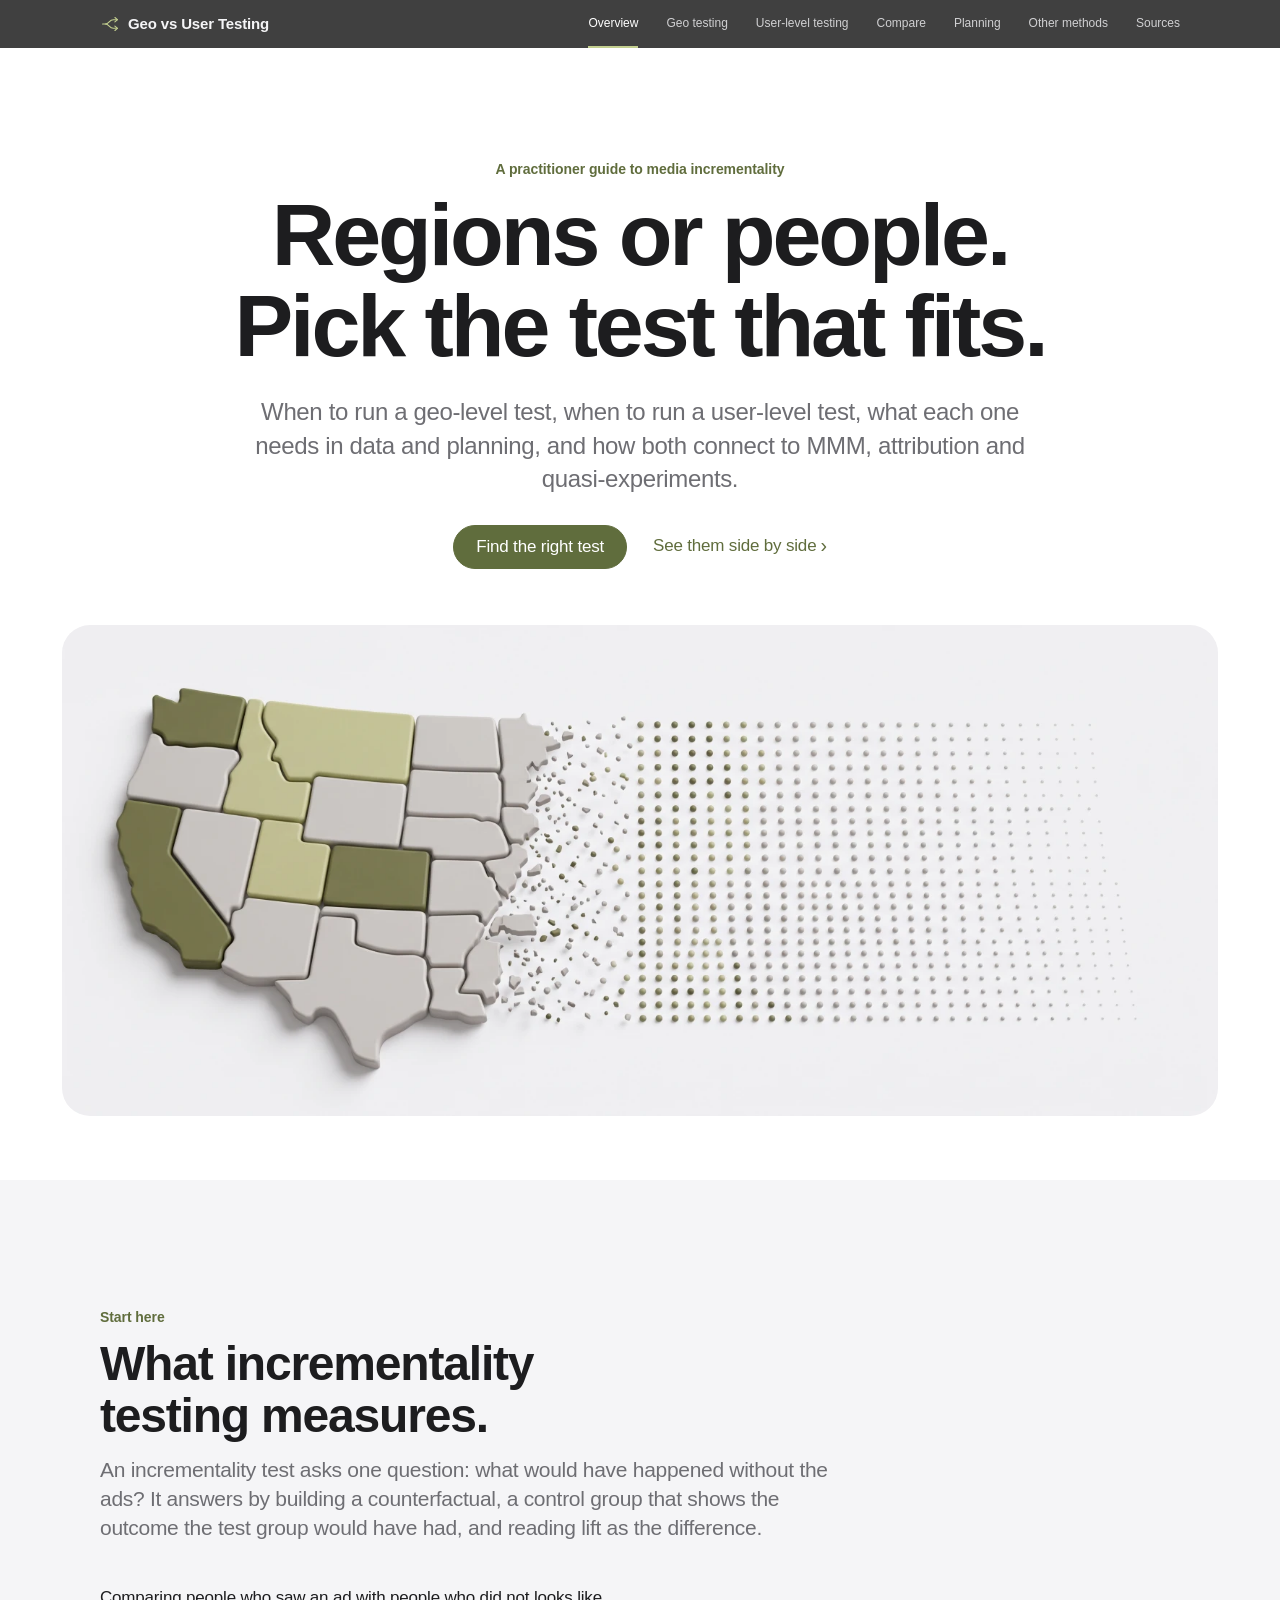
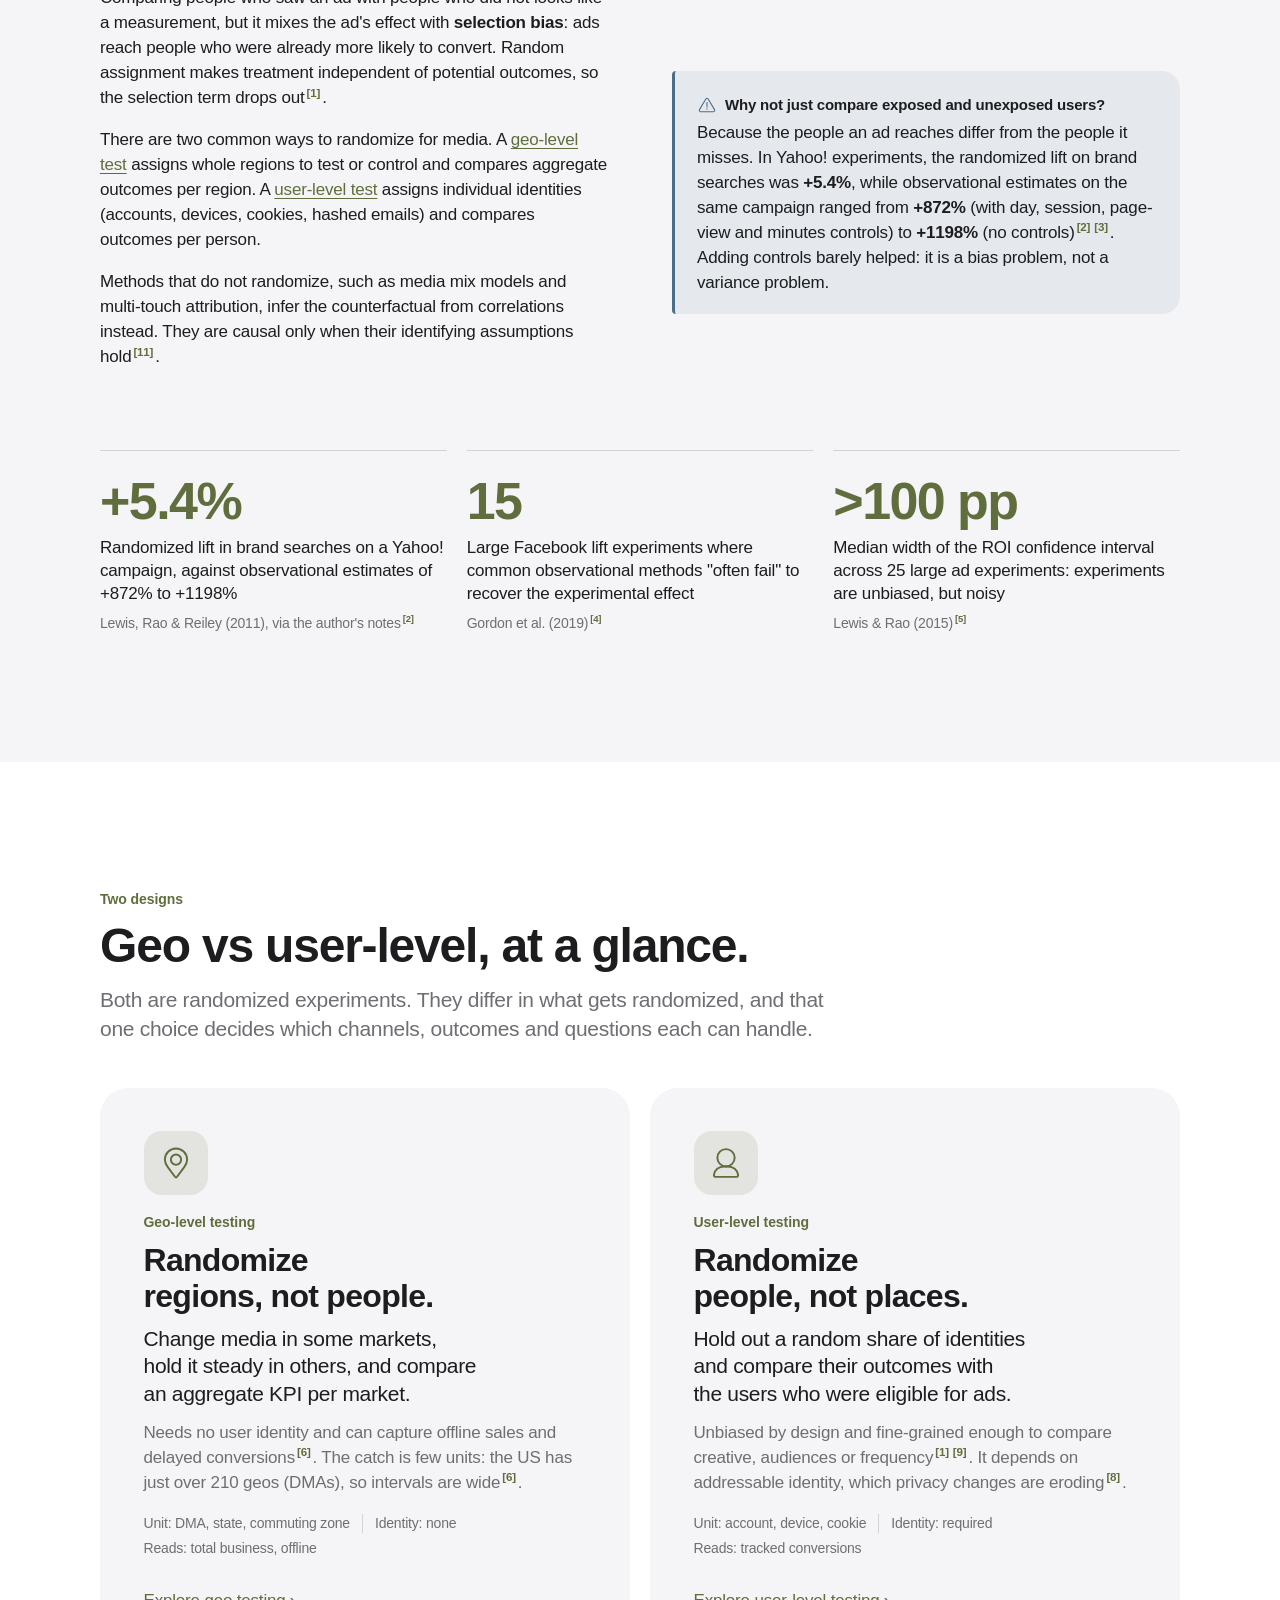
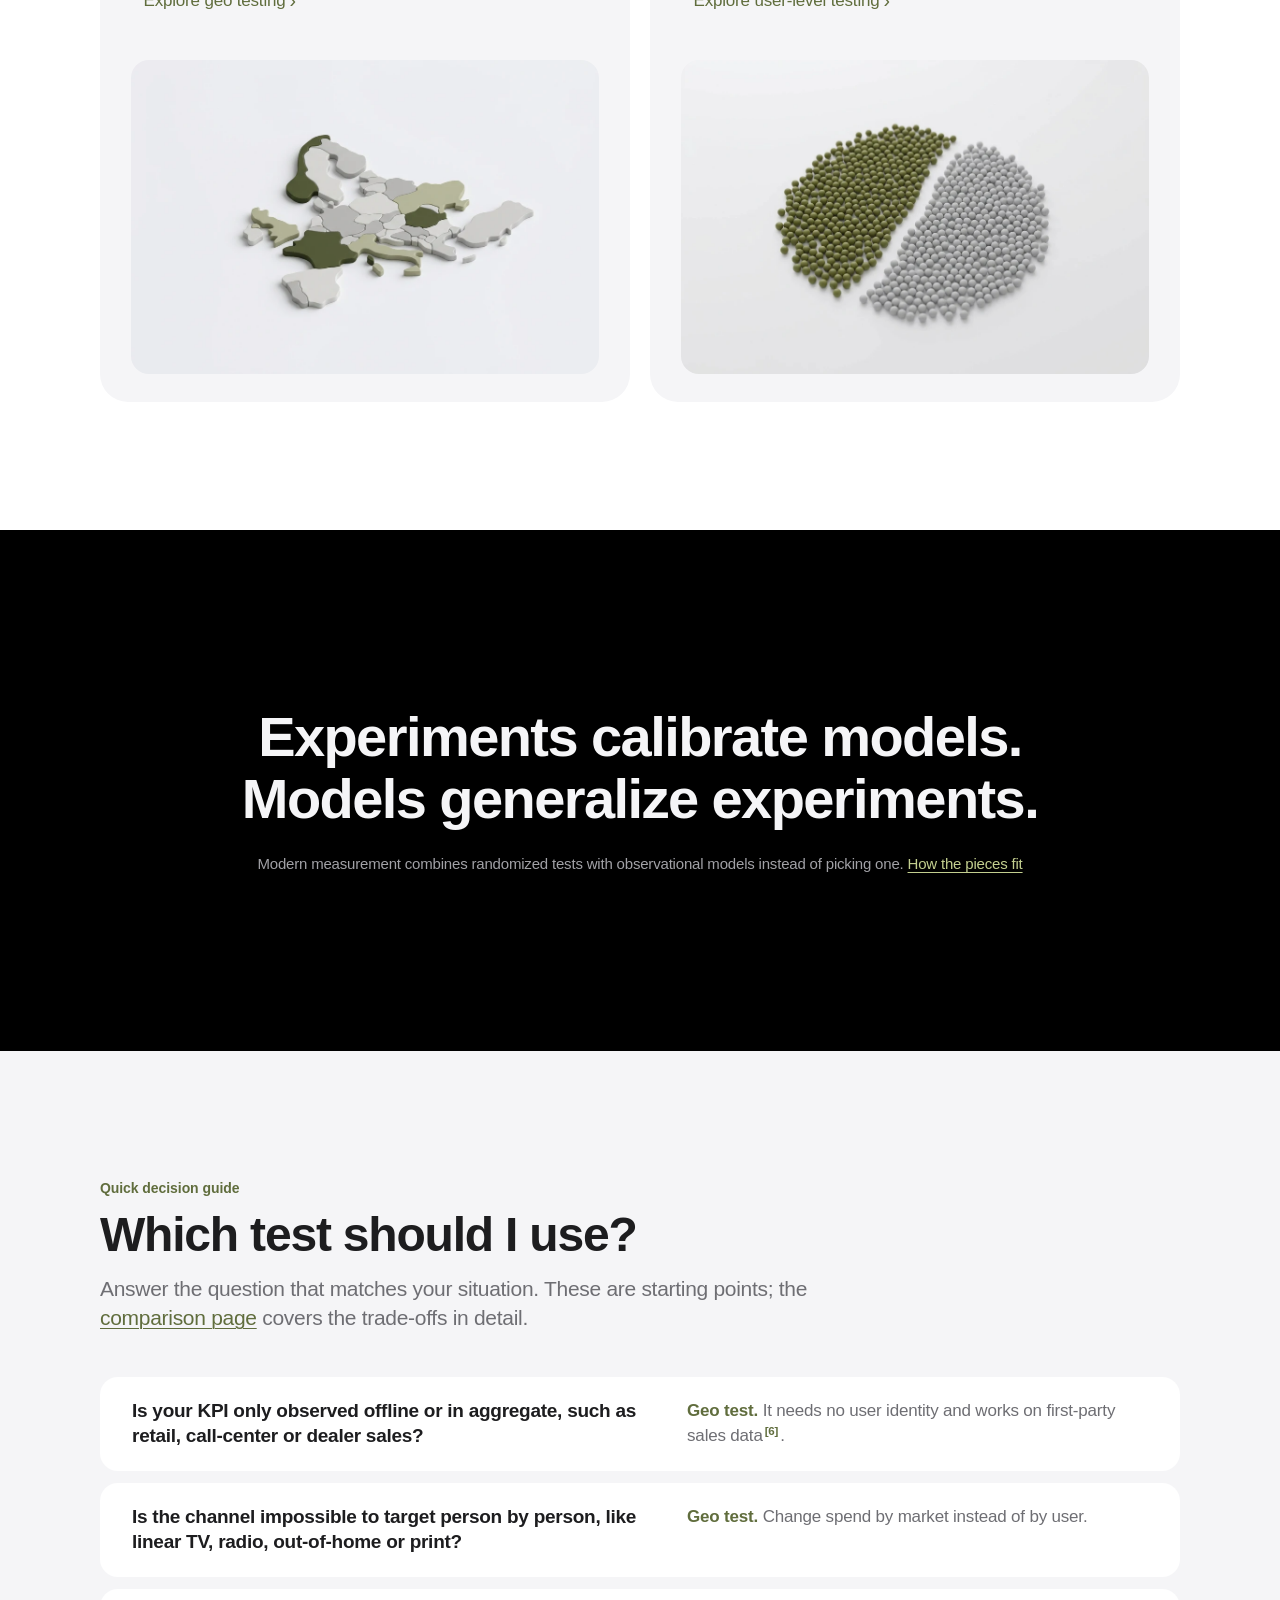
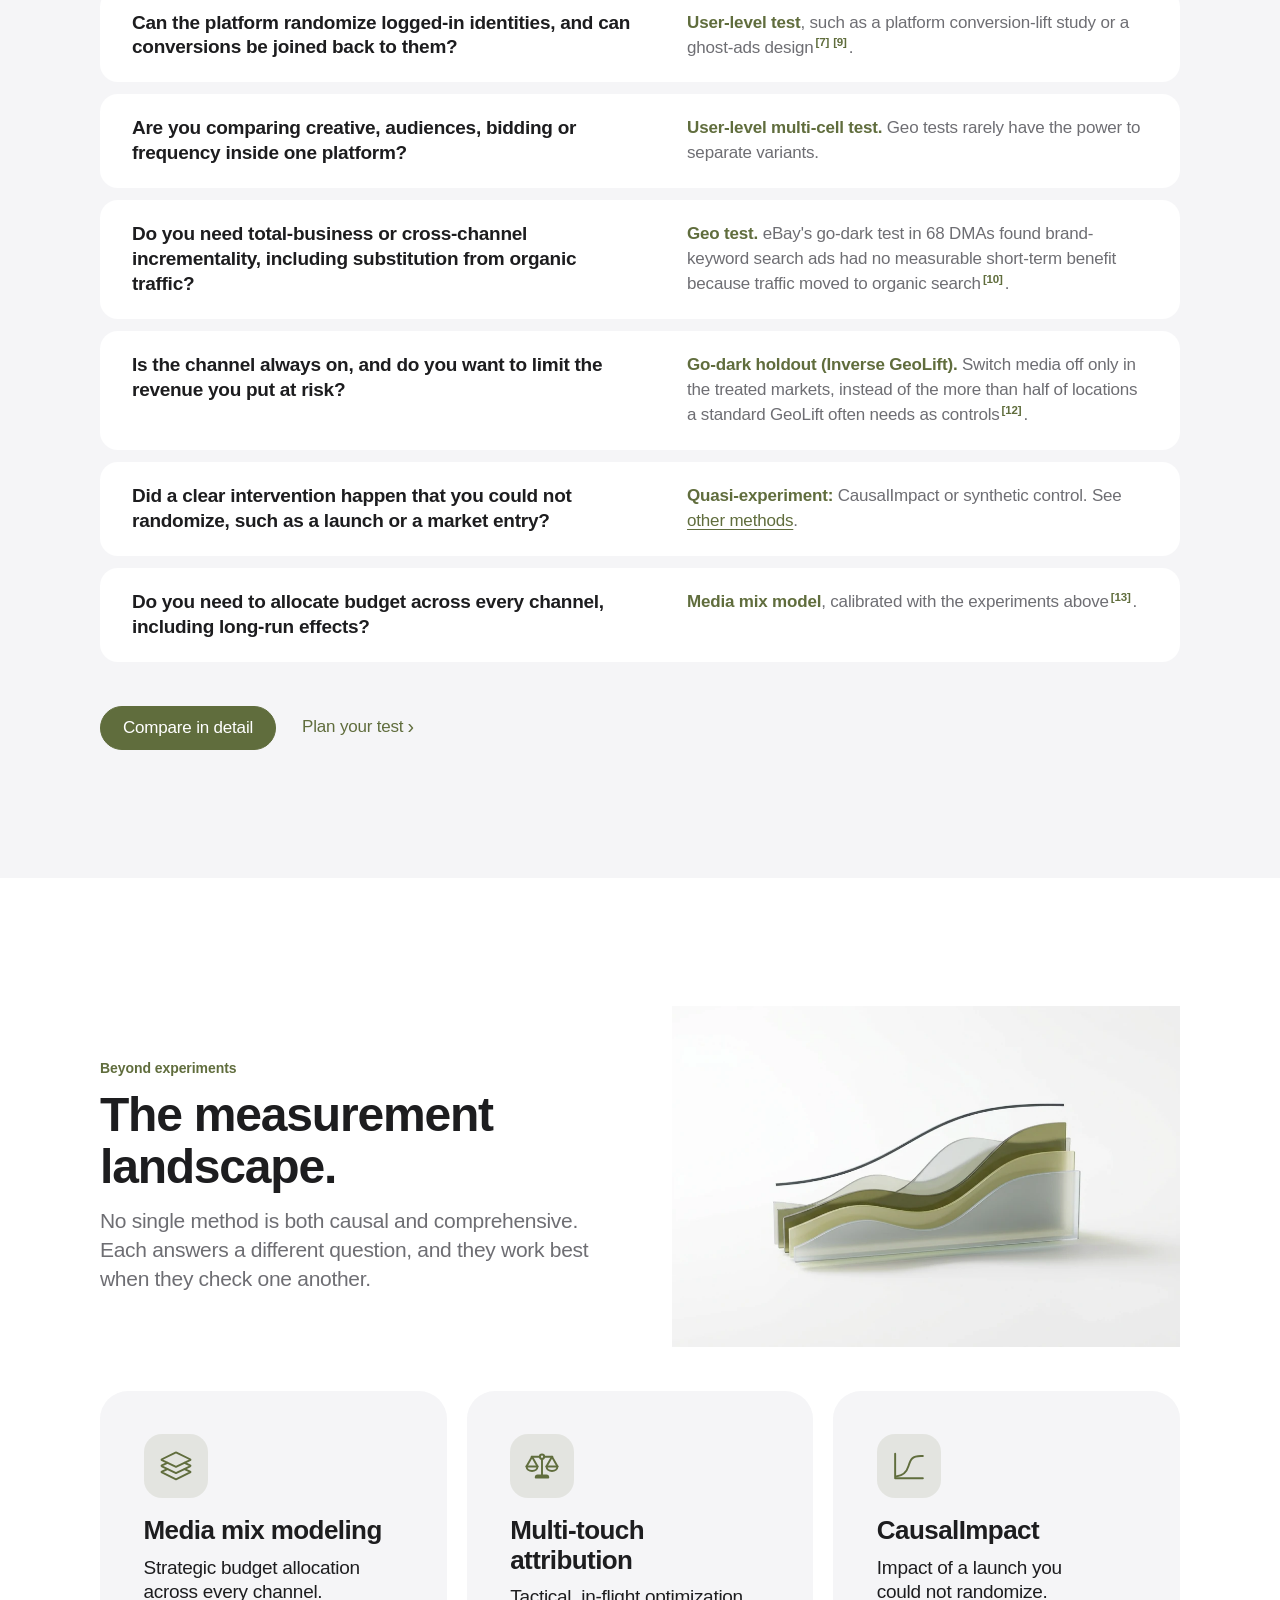
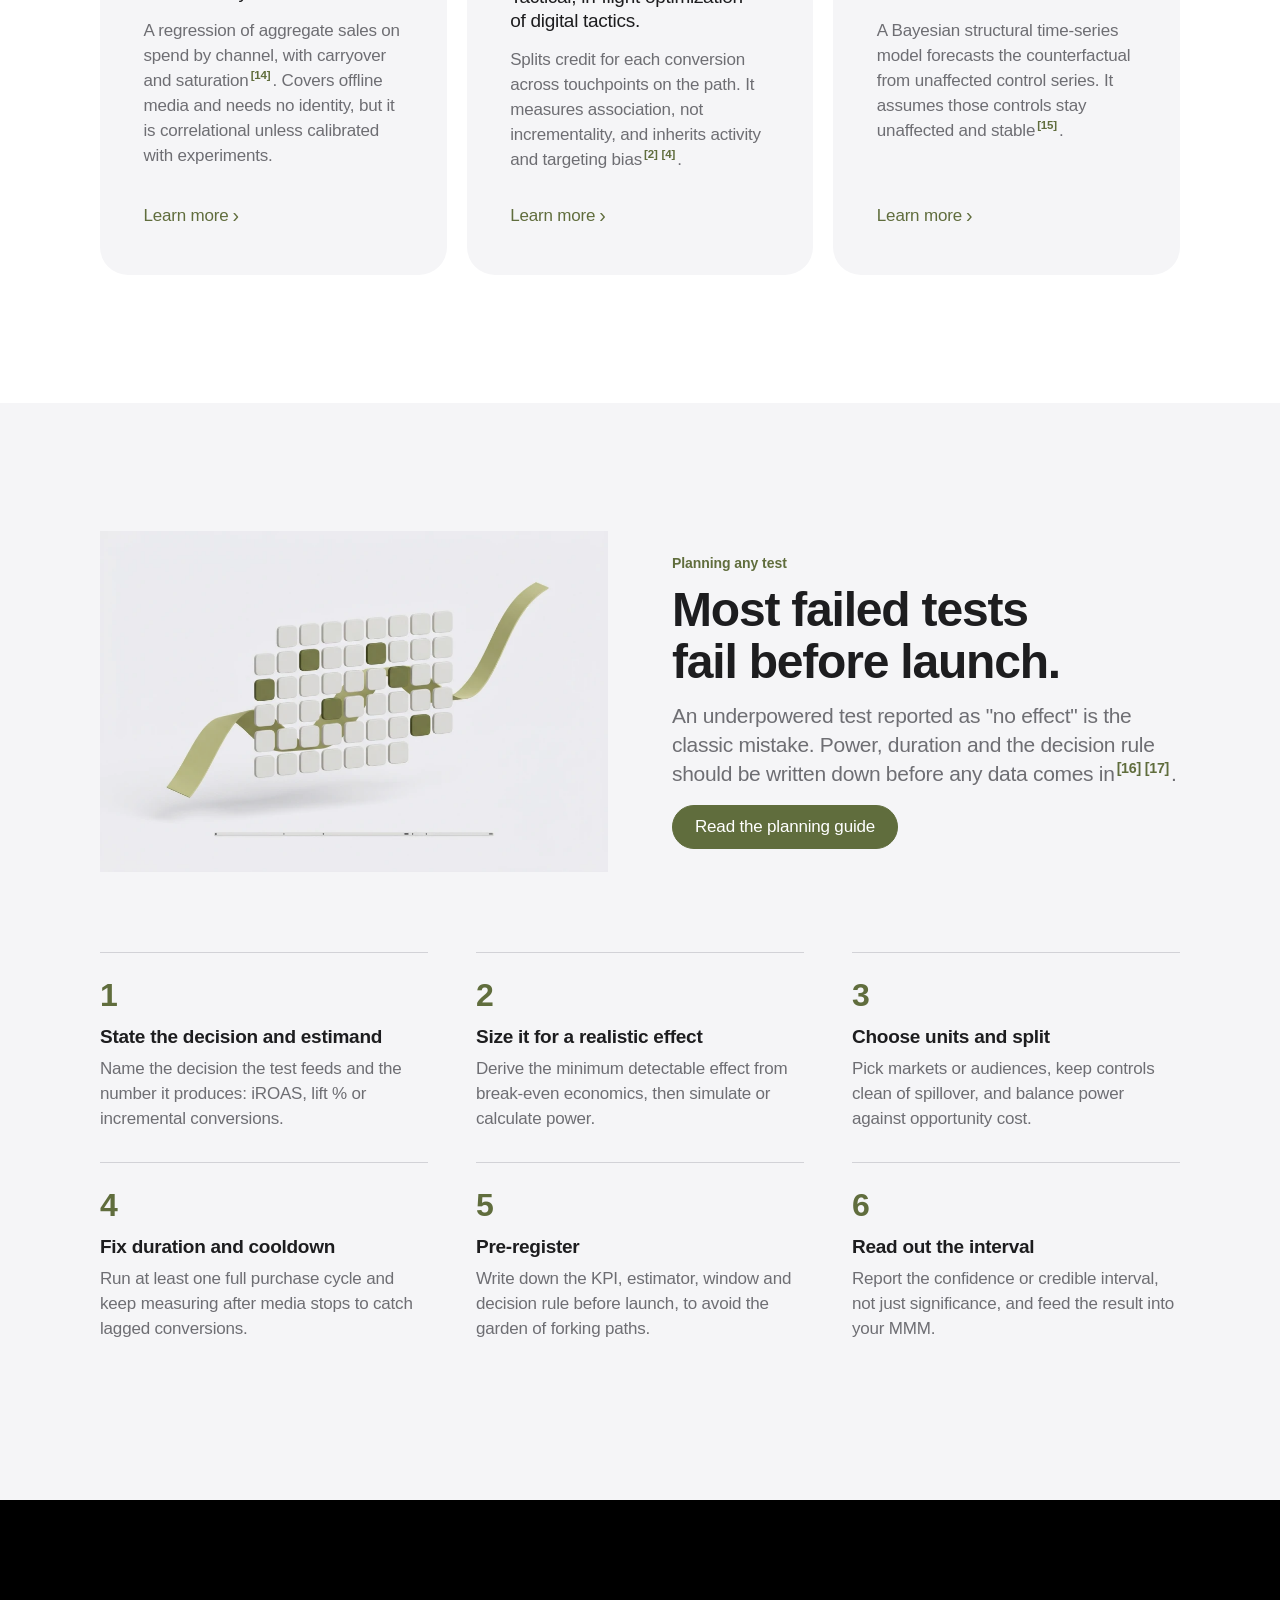
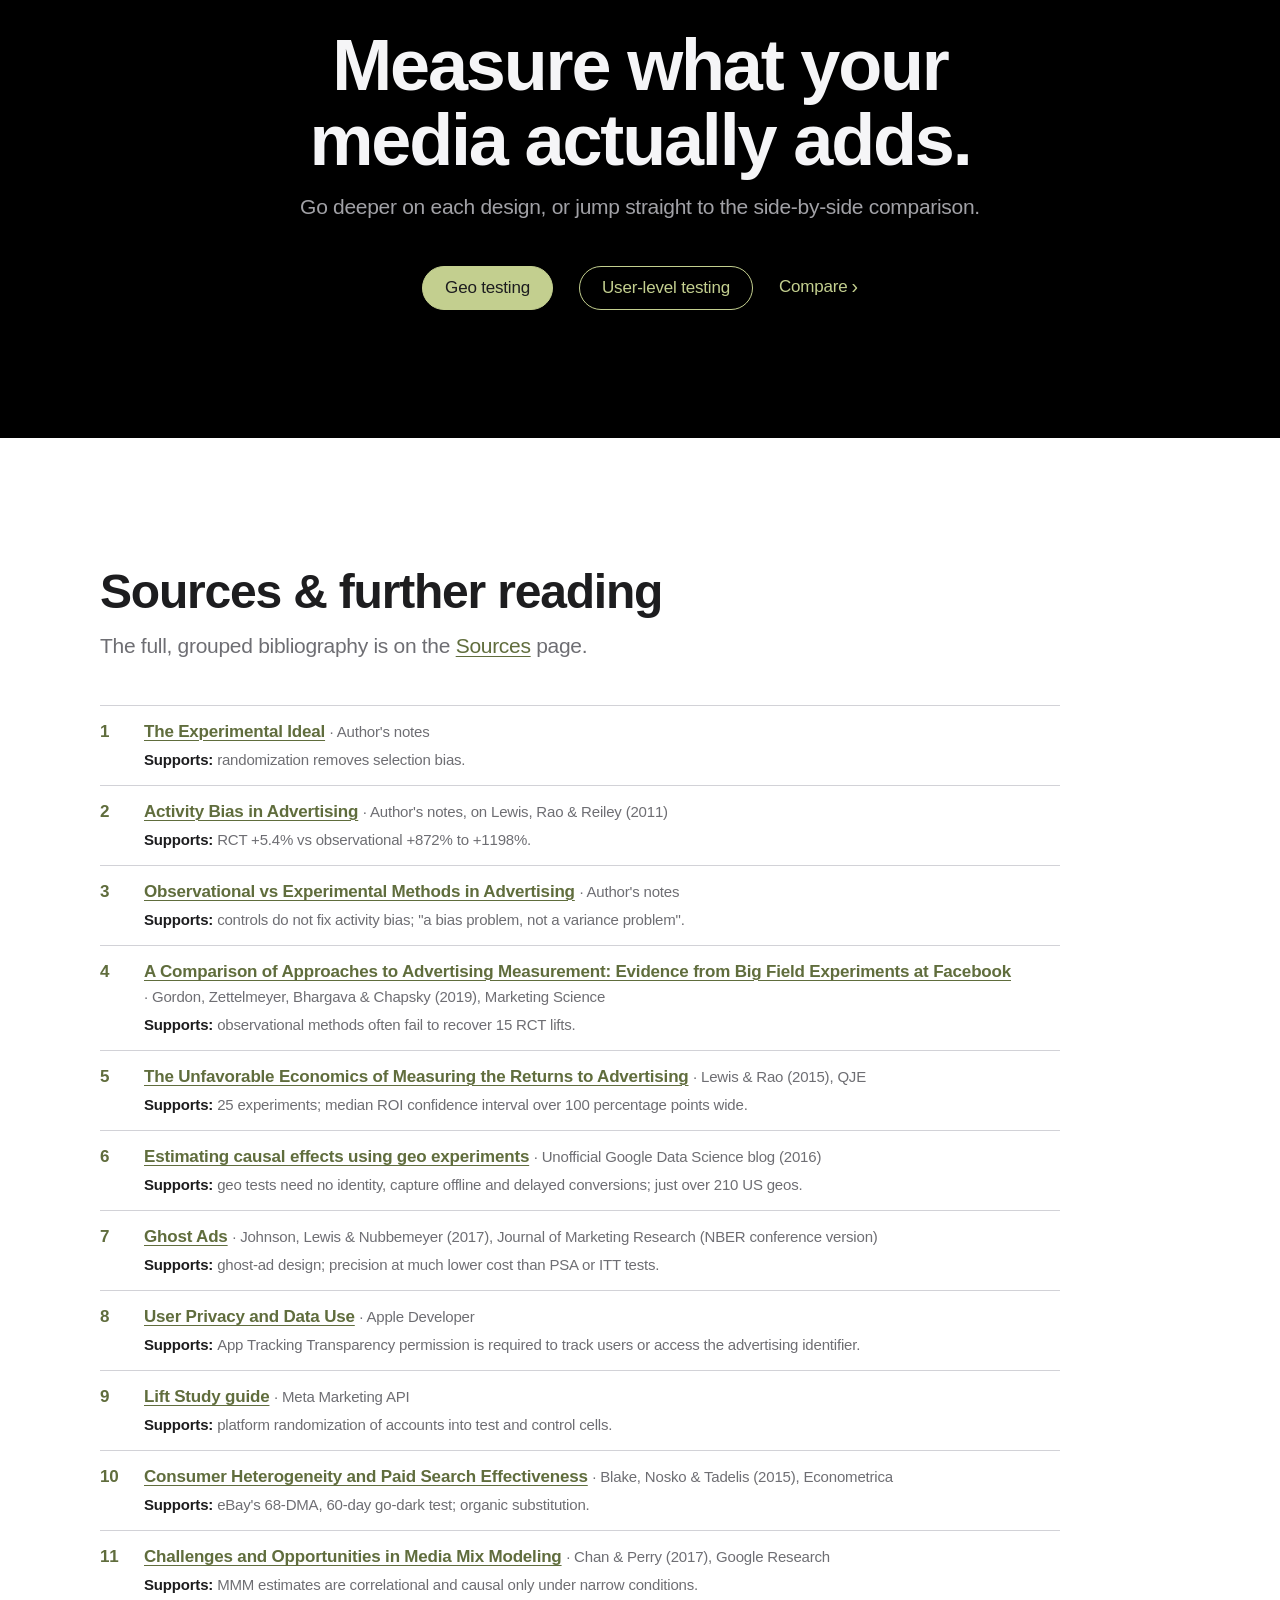
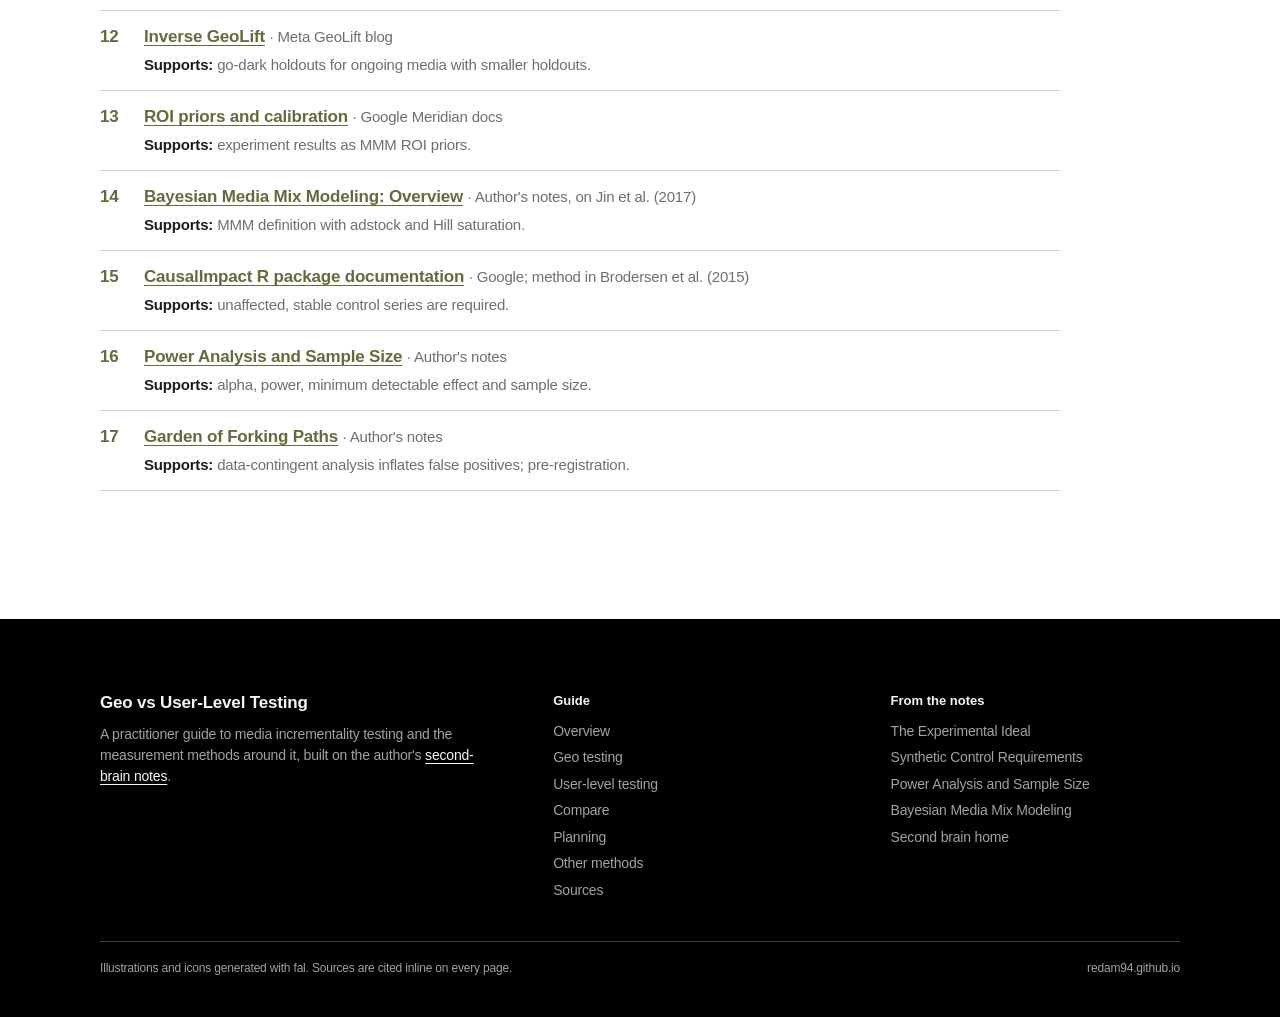
==== index.html @ 05aa4b73 "feat: add geo vs user-level testing guide site" ====
<!doctype html>
<html lang="en" class="no-js">
<head>
  <meta charset="utf-8">
  <meta name="viewport" content="width=device-width, initial-scale=1">
  <title>Geo-Level vs User-Level Testing: A Practitioner Guide</title>
  <meta name="description" content="A practitioner guide to media incrementality testing: when to use geo-level or user-level experiments, their pros and cons, data and planning requirements, and how they fit with MMM, attribution and CausalImpact.">
  <meta name="theme-color" content="#000000">
  <meta name="color-scheme" content="light">
  <meta property="og:type" content="website">
  <meta property="og:site_name" content="Geo vs User-Level Testing">
  <meta property="og:title" content="Geo-Level vs User-Level Testing">
  <meta property="og:description" content="When to randomize regions and when to randomize people: a practitioner guide to media incrementality testing and the measurement methods around it.">
  <meta property="og:url" content="https://redam94.github.io/geo-vs-user-level-testing/">
  <meta property="og:image" content="https://redam94.github.io/geo-vs-user-level-testing/assets/img/hero.webp">
  <meta property="og:image:alt" content="A minimal 3D map of U.S. regions, some highlighted olive as test markets, dissolving into a grid of individual dots representing people.">
  <meta name="twitter:card" content="summary_large_image">
  <link rel="icon" type="image/svg+xml" href="assets/icons/split.svg">
  <link rel="stylesheet" href="assets/css/site.css">
  <script src="assets/js/site.js"></script>
</head>
<body>
  <a class="skip-link" href="#main">Skip to content</a>

  <header class="nav">
    <div class="nav-inner">
      <a class="nav-brand" href="index.html"><span class="icon icon-split" aria-hidden="true"></span>Geo vs User Testing</a>
      <button class="nav-toggle" type="button" aria-expanded="false" aria-controls="nav-menu"><span class="nav-toggle-bars" aria-hidden="true"></span><span class="sr-only">Menu</span></button>
      <nav class="nav-menu" id="nav-menu" aria-label="Primary">
        <ul class="nav-links">
          <li><a href="index.html" aria-current="page">Overview</a></li>
          <li><a href="geo-testing.html">Geo testing</a></li>
          <li><a href="user-level-testing.html">User-level testing</a></li>
          <li><a href="compare.html">Compare</a></li>
          <li><a href="planning.html">Planning</a></li>
          <li><a href="other-methods.html">Other methods</a></li>
          <li><a href="sources.html">Sources</a></li>
        </ul>
      </nav>
    </div>
  </header>

  <main id="main">

    <!-- Hero -->
    <section class="hero on-light" aria-labelledby="hero-title">
      <div class="wrap">
        <p class="eyebrow">A practitioner guide to media incrementality</p>
        <h1 class="display" id="hero-title">Regions or people. Pick the test that fits.</h1>
        <p class="hero-lede">When to run a geo-level test, when to run a user-level test, what each one needs in data and planning, and how both connect to MMM, attribution and quasi-experiments.</p>
        <div class="actions">
          <a class="btn" href="#decide">Find the right test</a>
          <a class="link" href="compare.html">See them side by side</a>
        </div>
      </div>
      <div class="hero-media">
        <img src="assets/img/hero.webp" width="1600" height="679" alt="A minimal 3D map of U.S. regions, some highlighted olive as test markets, dissolving into a grid of individual dots representing people.">
      </div>
    </section>

    <!-- What incrementality testing is -->
    <section class="section on-mist" aria-labelledby="what">
      <div class="wrap">
        <div class="section-head">
          <p class="eyebrow">Start here</p>
          <h2 class="headline" id="what">What incrementality testing measures.</h2>
          <p class="lede">An incrementality test asks one question: what would have happened without the ads? It answers by building a counterfactual, a control group that shows the outcome the test group would have had, and reading lift as the difference.</p>
        </div>

        <div class="split mt-m">
          <div class="prose">
            <p>Comparing people who saw an ad with people who did not looks like a measurement, but it mixes the ad's effect with <strong>selection bias</strong>: ads reach people who were already more likely to convert. Random assignment makes treatment independent of potential outcomes, so the selection term drops out<sup class="cite"><a href="#ref-1">1</a></sup>.</p>
            <p>There are two common ways to randomize for media. A <a href="geo-testing.html">geo-level test</a> assigns whole regions to test or control and compares aggregate outcomes per region. A <a href="user-level-testing.html">user-level test</a> assigns individual identities (accounts, devices, cookies, hashed emails) and compares outcomes per person.</p>
            <p>Methods that do not randomize, such as media mix models and multi-touch attribution, infer the counterfactual from correlations instead. They are causal only when their identifying assumptions hold<sup class="cite"><a href="#ref-11">11</a></sup>.</p>
          </div>
          <div class="callout note">
            <p class="callout-title"><span class="icon icon-warning" aria-hidden="true"></span>Why not just compare exposed and unexposed users?</p>
            <p>Because the people an ad reaches differ from the people it misses. In Yahoo! experiments, the randomized lift on brand searches was <strong>+5.4%</strong>, while observational estimates on the same campaign ranged from <strong>+872%</strong> (with day, session, page-view and minutes controls) to <strong>+1198%</strong> (no controls)<sup class="cite"><a href="#ref-2">2</a></sup><sup class="cite"><a href="#ref-3">3</a></sup>. Adding controls barely helped: it is a bias problem, not a variance problem.</p>
          </div>
        </div>

        <ul class="stats mt-l">
          <li class="stat">
            <span class="stat-value">+5.4%</span>
            <span class="stat-label">Randomized lift in brand searches on a Yahoo! campaign, against observational estimates of +872% to +1198%</span>
            <span class="stat-note">Lewis, Rao &amp; Reiley (2011), via the author's notes<sup class="cite"><a href="#ref-2">2</a></sup></span>
          </li>
          <li class="stat">
            <span class="stat-value">15</span>
            <span class="stat-label">Large Facebook lift experiments where common observational methods "often fail" to recover the experimental effect</span>
            <span class="stat-note">Gordon et al. (2019)<sup class="cite"><a href="#ref-4">4</a></sup></span>
          </li>
          <li class="stat">
            <span class="stat-value">&gt;100 pp</span>
            <span class="stat-label">Median width of the ROI confidence interval across 25 large ad experiments: experiments are unbiased, but noisy</span>
            <span class="stat-note">Lewis &amp; Rao (2015)<sup class="cite"><a href="#ref-5">5</a></sup></span>
          </li>
        </ul>
      </div>
    </section>

    <!-- At a glance -->
    <section class="section on-light" aria-labelledby="glance">
      <div class="wrap">
        <div class="section-head">
          <p class="eyebrow">Two designs</p>
          <h2 class="headline" id="glance">Geo vs user-level, at a glance.</h2>
          <p class="lede">Both are randomized experiments. They differ in what gets randomized, and that one choice decides which channels, outcomes and questions each can handle.</p>
        </div>

        <div class="tiles mt-m">
          <article class="tile on-mist reveal">
            <div class="tile-copy">
              <span class="icon-badge tile-icon"><span class="icon icon-geo-pin" aria-hidden="true"></span></span>
              <p class="eyebrow">Geo-level testing</p>
              <h3 class="tile-title"><a class="tile-link" href="geo-testing.html">Randomize regions, not people.</a></h3>
              <p class="tile-tag">Change media in some markets, hold it steady in others, and compare an aggregate KPI per market.</p>
              <p class="tile-desc">Needs no user identity and can capture offline sales and delayed conversions<sup class="cite"><a href="#ref-6">6</a></sup>. The catch is few units: the US has just over 210 geos (DMAs), so intervals are wide<sup class="cite"><a href="#ref-6">6</a></sup>.</p>
              <div class="meta">
                <span>Unit: DMA, state, commuting zone</span>
                <span>Identity: none</span>
                <span>Reads: total business, offline</span>
              </div>
              <div class="actions"><span class="link" aria-hidden="true">Explore geo testing</span></div>
            </div>
            <div class="tile-media">
              <img src="assets/img/geo.webp" width="1000" height="671" loading="lazy" alt="Isometric puzzle-like map of regions, with several regions highlighted in olive as test markets and the rest in light gray as controls.">
            </div>
          </article>

          <article class="tile on-mist reveal">
            <div class="tile-copy">
              <span class="icon-badge tile-icon"><span class="icon icon-user" aria-hidden="true"></span></span>
              <p class="eyebrow">User-level testing</p>
              <h3 class="tile-title"><a class="tile-link" href="user-level-testing.html">Randomize people, not places.</a></h3>
              <p class="tile-tag">Hold out a random share of identities and compare their outcomes with the users who were eligible for ads.</p>
              <p class="tile-desc">Unbiased by design and fine-grained enough to compare creative, audiences or frequency<sup class="cite"><a href="#ref-1">1</a></sup><sup class="cite"><a href="#ref-9">9</a></sup>. It depends on addressable identity, which privacy changes are eroding<sup class="cite"><a href="#ref-8">8</a></sup>.</p>
              <div class="meta">
                <span>Unit: account, device, cookie</span>
                <span>Identity: required</span>
                <span>Reads: tracked conversions</span>
              </div>
              <div class="actions"><span class="link" aria-hidden="true">Explore user-level testing</span></div>
            </div>
            <div class="tile-media">
              <img src="assets/img/user.webp" width="1000" height="671" loading="lazy" alt="A population of small spheres split by a clean gap into an olive treatment group and a gray holdout group.">
            </div>
          </article>
        </div>
      </div>
    </section>

    <!-- Statement -->
    <section class="statement on-dark" aria-label="Key idea">
      <div class="wrap">
        <figure>
          <blockquote>Experiments calibrate models. Models generalize experiments.</blockquote>
          <figcaption>Modern measurement combines randomized tests with observational models instead of picking one. <a href="other-methods.html">How the pieces fit</a></figcaption>
        </figure>
      </div>
    </section>

    <!-- Decision guide -->
    <section class="section on-mist" aria-labelledby="decide">
      <div class="wrap">
        <div class="section-head">
          <p class="eyebrow">Quick decision guide</p>
          <h2 class="headline" id="decide">Which test should I use?</h2>
          <p class="lede">Answer the question that matches your situation. These are starting points; the <a href="compare.html">comparison page</a> covers the trade-offs in detail.</p>
        </div>

        <ol class="decision mt-m">
          <li>
            <p class="decision-q">Is your KPI only observed offline or in aggregate, such as retail, call-center or dealer sales?</p>
            <p class="decision-a"><strong>Geo test.</strong> It needs no user identity and works on first-party sales data<sup class="cite"><a href="#ref-6">6</a></sup>.</p>
          </li>
          <li>
            <p class="decision-q">Is the channel impossible to target person by person, like linear TV, radio, out-of-home or print?</p>
            <p class="decision-a"><strong>Geo test.</strong> Change spend by market instead of by user.</p>
          </li>
          <li>
            <p class="decision-q">Can the platform randomize logged-in identities, and can conversions be joined back to them?</p>
            <p class="decision-a"><strong>User-level test</strong>, such as a platform conversion-lift study or a ghost-ads design<sup class="cite"><a href="#ref-7">7</a></sup><sup class="cite"><a href="#ref-9">9</a></sup>.</p>
          </li>
          <li>
            <p class="decision-q">Are you comparing creative, audiences, bidding or frequency inside one platform?</p>
            <p class="decision-a"><strong>User-level multi-cell test.</strong> Geo tests rarely have the power to separate variants.</p>
          </li>
          <li>
            <p class="decision-q">Do you need total-business or cross-channel incrementality, including substitution from organic traffic?</p>
            <p class="decision-a"><strong>Geo test.</strong> eBay's go-dark test in 68 DMAs found brand-keyword search ads had no measurable short-term benefit because traffic moved to organic search<sup class="cite"><a href="#ref-10">10</a></sup>.</p>
          </li>
          <li>
            <p class="decision-q">Is the channel always on, and do you want to limit the revenue you put at risk?</p>
            <p class="decision-a"><strong>Go-dark holdout (Inverse GeoLift).</strong> Switch media off only in the treated markets, instead of the more than half of locations a standard GeoLift often needs as controls<sup class="cite"><a href="#ref-12">12</a></sup>.</p>
          </li>
          <li>
            <p class="decision-q">Did a clear intervention happen that you could not randomize, such as a launch or a market entry?</p>
            <p class="decision-a"><strong>Quasi-experiment:</strong> CausalImpact or synthetic control. See <a href="other-methods.html">other methods</a>.</p>
          </li>
          <li>
            <p class="decision-q">Do you need to allocate budget across every channel, including long-run effects?</p>
            <p class="decision-a"><strong>Media mix model</strong>, calibrated with the experiments above<sup class="cite"><a href="#ref-13">13</a></sup>.</p>
          </li>
        </ol>

        <div class="actions mt-m">
          <a class="btn" href="compare.html">Compare in detail</a>
          <a class="link" href="planning.html">Plan your test</a>
        </div>
      </div>
    </section>

    <!-- Measurement landscape -->
    <section class="section on-light" aria-labelledby="landscape">
      <div class="wrap">
        <div class="split">
          <div class="section-head">
            <p class="eyebrow">Beyond experiments</p>
            <h2 class="headline" id="landscape">The measurement landscape.</h2>
            <p class="lede">No single method is both causal and comprehensive. Each answers a different question, and they work best when they check one another.</p>
          </div>
          <figure class="figure">
            <div class="figure-media plain">
              <img src="assets/img/methods.webp" width="1000" height="671" loading="lazy" alt="Layered translucent bands like a stacked area chart beneath a dark saturation curve that rises and levels off.">
            </div>
          </figure>
        </div>

        <div class="tiles tiles-3 mt-m">
          <article class="tile on-mist reveal">
            <div class="tile-copy">
              <span class="icon-badge tile-icon"><span class="icon icon-layers" aria-hidden="true"></span></span>
              <h3 class="tile-title"><a class="tile-link" href="other-methods.html#mmm">Media mix modeling</a></h3>
              <p class="tile-tag">Strategic budget allocation across every channel.</p>
              <p class="tile-desc">A regression of aggregate sales on spend by channel, with carryover and saturation<sup class="cite"><a href="#ref-14">14</a></sup>. Covers offline media and needs no identity, but it is correlational unless calibrated with experiments.</p>
              <div class="actions"><span class="link" aria-hidden="true">Learn more</span></div>
            </div>
          </article>
          <article class="tile on-mist reveal">
            <div class="tile-copy">
              <span class="icon-badge tile-icon"><span class="icon icon-scale" aria-hidden="true"></span></span>
              <h3 class="tile-title"><a class="tile-link" href="other-methods.html#mta">Multi-touch attribution</a></h3>
              <p class="tile-tag">Tactical, in-flight optimization of digital tactics.</p>
              <p class="tile-desc">Splits credit for each conversion across touchpoints on the path. It measures association, not incrementality, and inherits activity and targeting bias<sup class="cite"><a href="#ref-2">2</a></sup><sup class="cite"><a href="#ref-4">4</a></sup>.</p>
              <div class="actions"><span class="link" aria-hidden="true">Learn more</span></div>
            </div>
          </article>
          <article class="tile on-mist reveal">
            <div class="tile-copy">
              <span class="icon-badge tile-icon"><span class="icon icon-power-curve" aria-hidden="true"></span></span>
              <h3 class="tile-title"><a class="tile-link" href="other-methods.html#causalimpact">CausalImpact</a></h3>
              <p class="tile-tag">Impact of a launch you could not randomize.</p>
              <p class="tile-desc">A Bayesian structural time-series model forecasts the counterfactual from unaffected control series. It assumes those controls stay unaffected and stable<sup class="cite"><a href="#ref-15">15</a></sup>.</p>
              <div class="actions"><span class="link" aria-hidden="true">Learn more</span></div>
            </div>
          </article>
        </div>
      </div>
    </section>

    <!-- Planning teaser -->
    <section class="section on-mist" aria-labelledby="plan">
      <div class="wrap">
        <div class="split reverse">
          <div class="section-head">
            <p class="eyebrow">Planning any test</p>
            <h2 class="headline" id="plan">Most failed tests fail before launch.</h2>
            <p class="lede">An underpowered test reported as "no effect" is the classic mistake. Power, duration and the decision rule should be written down before any data comes in<sup class="cite"><a href="#ref-16">16</a></sup><sup class="cite"><a href="#ref-17">17</a></sup>.</p>
            <div class="actions mt-s">
              <a class="btn" href="planning.html">Read the planning guide</a>
            </div>
          </div>
          <figure class="figure">
            <div class="figure-media plain">
              <img src="assets/img/planning.webp" width="1000" height="671" loading="lazy" alt="A floating calendar grid with a few olive-highlighted days, an S-shaped power curve ribbon behind it, and a thin timeline below.">
            </div>
          </figure>
        </div>

        <ol class="steps mt-l">
          <li>
            <h3>State the decision and estimand</h3>
            <p>Name the decision the test feeds and the number it produces: iROAS, lift % or incremental conversions.</p>
          </li>
          <li>
            <h3>Size it for a realistic effect</h3>
            <p>Derive the minimum detectable effect from break-even economics, then simulate or calculate power.</p>
          </li>
          <li>
            <h3>Choose units and split</h3>
            <p>Pick markets or audiences, keep controls clean of spillover, and balance power against opportunity cost.</p>
          </li>
          <li>
            <h3>Fix duration and cooldown</h3>
            <p>Run at least one full purchase cycle and keep measuring after media stops to catch lagged conversions.</p>
          </li>
          <li>
            <h3>Pre-register</h3>
            <p>Write down the KPI, estimator, window and decision rule before launch, to avoid the garden of forking paths.</p>
          </li>
          <li>
            <h3>Read out the interval</h3>
            <p>Report the confidence or credible interval, not just significance, and feed the result into your MMM.</p>
          </li>
        </ol>
      </div>
    </section>

    <!-- CTA -->
    <section class="section on-dark center" aria-labelledby="cta">
      <div class="wrap wrap-narrow">
        <h2 class="headline-xl" id="cta">Measure what your media actually adds.</h2>
        <p class="lede">Go deeper on each design, or jump straight to the side-by-side comparison.</p>
        <div class="actions mt-m">
          <a class="btn" href="geo-testing.html">Geo testing</a>
          <a class="btn btn-ghost" href="user-level-testing.html">User-level testing</a>
          <a class="link" href="compare.html">Compare</a>
        </div>
      </div>
    </section>

    <!-- Sources -->
    <section class="section on-light" aria-labelledby="sources">
      <div class="wrap">
        <div class="section-head">
          <h2 class="headline" id="sources">Sources &amp; further reading</h2>
          <p class="lede">The full, grouped bibliography is on the <a href="sources.html">Sources</a> page.</p>
        </div>
        <ol class="refs mt-m">
          <li id="ref-1"><a class="ref-title" href="https://redam94.github.io/second-brain/Research/Econometrics/Foundations/The-Experimental-Ideal">The Experimental Ideal</a> <span class="ref-meta">Author's notes</span><span class="ref-supports">randomization removes selection bias.</span></li>
          <li id="ref-2"><a class="ref-title" href="https://redam94.github.io/second-brain/Research/Research-Methodology/Activity-Bias-in-Advertising">Activity Bias in Advertising</a> <span class="ref-meta">Author's notes, on Lewis, Rao &amp; Reiley (2011)</span><span class="ref-supports">RCT +5.4% vs observational +872% to +1198%.</span></li>
          <li id="ref-3"><a class="ref-title" href="https://redam94.github.io/second-brain/Research/Research-Methodology/Observational-vs-Experimental-Methods-in-Advertising">Observational vs Experimental Methods in Advertising</a> <span class="ref-meta">Author's notes</span><span class="ref-supports">controls do not fix activity bias; "a bias problem, not a variance problem".</span></li>
          <li id="ref-4"><a class="ref-title" href="https://doi.org/10.1287/mksc.2018.1135">A Comparison of Approaches to Advertising Measurement: Evidence from Big Field Experiments at Facebook</a> <span class="ref-meta">Gordon, Zettelmeyer, Bhargava &amp; Chapsky (2019), Marketing Science</span><span class="ref-supports">observational methods often fail to recover 15 RCT lifts.</span></li>
          <li id="ref-5"><a class="ref-title" href="https://doi.org/10.1093/qje/qjv023">The Unfavorable Economics of Measuring the Returns to Advertising</a> <span class="ref-meta">Lewis &amp; Rao (2015), QJE</span><span class="ref-supports">25 experiments; median ROI confidence interval over 100 percentage points wide.</span></li>
          <li id="ref-6"><a class="ref-title" href="https://www.unofficialgoogledatascience.com/2016/06/estimating-causal-effects-using-geo.html">Estimating causal effects using geo experiments</a> <span class="ref-meta">Unofficial Google Data Science blog (2016)</span><span class="ref-supports">geo tests need no identity, capture offline and delayed conversions; just over 210 US geos.</span></li>
          <li id="ref-7"><a class="ref-title" href="https://conference.nber.org/conf_papers/f84173.pdf">Ghost Ads</a> <span class="ref-meta">Johnson, Lewis &amp; Nubbemeyer (2017), Journal of Marketing Research (NBER conference version)</span><span class="ref-supports">ghost-ad design; precision at much lower cost than PSA or ITT tests.</span></li>
          <li id="ref-8"><a class="ref-title" href="https://developer.apple.com/app-store/user-privacy-and-data-use/">User Privacy and Data Use</a> <span class="ref-meta">Apple Developer</span><span class="ref-supports">App Tracking Transparency permission is required to track users or access the advertising identifier.</span></li>
          <li id="ref-9"><a class="ref-title" href="https://developers.facebook.com/docs/marketing-api/guides/lift-studies">Lift Study guide</a> <span class="ref-meta">Meta Marketing API</span><span class="ref-supports">platform randomization of accounts into test and control cells.</span></li>
          <li id="ref-10"><a class="ref-title" href="https://doi.org/10.3982/ECTA12423">Consumer Heterogeneity and Paid Search Effectiveness</a> <span class="ref-meta">Blake, Nosko &amp; Tadelis (2015), Econometrica</span><span class="ref-supports">eBay's 68-DMA, 60-day go-dark test; organic substitution.</span></li>
          <li id="ref-11"><a class="ref-title" href="https://research.google/pubs/challenges-and-opportunities-in-media-mix-modeling/">Challenges and Opportunities in Media Mix Modeling</a> <span class="ref-meta">Chan &amp; Perry (2017), Google Research</span><span class="ref-supports">MMM estimates are correlational and causal only under narrow conditions.</span></li>
          <li id="ref-12"><a class="ref-title" href="https://facebookincubator.github.io/GeoLift/blog/inverse-geolift">Inverse GeoLift</a> <span class="ref-meta">Meta GeoLift blog</span><span class="ref-supports">go-dark holdouts for ongoing media with smaller holdouts.</span></li>
          <li id="ref-13"><a class="ref-title" href="https://developers.google.com/meridian/docs/advanced-modeling/roi-priors-and-calibration">ROI priors and calibration</a> <span class="ref-meta">Google Meridian docs</span><span class="ref-supports">experiment results as MMM ROI priors.</span></li>
          <li id="ref-14"><a class="ref-title" href="https://redam94.github.io/second-brain/Research/Market-Response-Models/Bayesian-Media-Mix-Modeling/Bayesian-Media-Mix-Modeling---Overview">Bayesian Media Mix Modeling: Overview</a> <span class="ref-meta">Author's notes, on Jin et al. (2017)</span><span class="ref-supports">MMM definition with adstock and Hill saturation.</span></li>
          <li id="ref-15"><a class="ref-title" href="https://google.github.io/CausalImpact/CausalImpact.html">CausalImpact R package documentation</a> <span class="ref-meta">Google; method in Brodersen et al. (2015)</span><span class="ref-supports">unaffected, stable control series are required.</span></li>
          <li id="ref-16"><a class="ref-title" href="https://redam94.github.io/second-brain/Research/Research-Methodology/Experimental-Design/Power-Analysis-and-Sample-Size">Power Analysis and Sample Size</a> <span class="ref-meta">Author's notes</span><span class="ref-supports">alpha, power, minimum detectable effect and sample size.</span></li>
          <li id="ref-17"><a class="ref-title" href="https://redam94.github.io/second-brain/Research/Research-Methodology/Garden-of-Forking-Paths">Garden of Forking Paths</a> <span class="ref-meta">Author's notes</span><span class="ref-supports">data-contingent analysis inflates false positives; pre-registration.</span></li>
        </ol>
      </div>
    </section>
  </main>

  <footer class="footer on-dark">
    <div class="wrap">
      <div class="footer-grid">
        <div>
          <p class="footer-brand">Geo vs User-Level Testing</p>
          <p class="footer-about">A practitioner guide to media incrementality testing and the measurement methods around it, built on the author's <a href="https://redam94.github.io/second-brain/">second-brain notes</a>.</p>
        </div>
        <div>
          <h2>Guide</h2>
          <ul>
            <li><a href="index.html">Overview</a></li>
            <li><a href="geo-testing.html">Geo testing</a></li>
            <li><a href="user-level-testing.html">User-level testing</a></li>
            <li><a href="compare.html">Compare</a></li>
            <li><a href="planning.html">Planning</a></li>
            <li><a href="other-methods.html">Other methods</a></li>
            <li><a href="sources.html">Sources</a></li>
          </ul>
        </div>
        <div>
          <h2>From the notes</h2>
          <ul>
            <li><a href="https://redam94.github.io/second-brain/Research/Econometrics/Foundations/The-Experimental-Ideal">The Experimental Ideal</a></li>
            <li><a href="https://redam94.github.io/second-brain/Research/Econometrics/Identification-Strategies/Synthetic-Control-Requirements">Synthetic Control Requirements</a></li>
            <li><a href="https://redam94.github.io/second-brain/Research/Research-Methodology/Experimental-Design/Power-Analysis-and-Sample-Size">Power Analysis and Sample Size</a></li>
            <li><a href="https://redam94.github.io/second-brain/Research/Market-Response-Models/Bayesian-Media-Mix-Modeling/Bayesian-Media-Mix-Modeling---Overview">Bayesian Media Mix Modeling</a></li>
            <li><a href="https://redam94.github.io/second-brain/">Second brain home</a></li>
          </ul>
        </div>
      </div>
      <div class="footer-base">
        <p>Illustrations and icons generated with fal. Sources are cited inline on every page.</p>
        <p><a href="https://redam94.github.io/">redam94.github.io</a></p>
      </div>
    </div>
  </footer>
</body>
</html>
---- assets/css/site.css ----
/* ==========================================================================
   Geo-Level vs User-Level Testing: site stylesheet
   Design system adapted from redam94.github.io (Apple-style product page):
   full-bleed sections alternating black / mist / white, one olive accent,
   28px tiles, pill buttons, sticky dark-glass nav. Light theme only.
   ========================================================================== */

/* ---------- 1. Tokens ---------- */
:root {
  color-scheme: light;

  /* Type */
  --font: -apple-system, BlinkMacSystemFont, "SF Pro Display", "SF Pro Text",
    "Inter", "Segoe UI", "Helvetica Neue", Arial, sans-serif;
  --font-mono: ui-monospace, "SF Mono", "JetBrains Mono", Menlo, Consolas, monospace;

  /* Neutrals */
  --white: #ffffff;
  --mist: #f5f5f7;
  --black: #000000;
  --ink: #1d1d1f;
  --grey-2: #6e6e73;
  --grey-dark-2: #a1a1a6;
  --rule-light: #d2d2d7;
  --rule-dark: #424245;
  --nav-glass: rgba(22, 22, 23, 0.82);
  --nav-solid: rgba(22, 22, 23, 0.97);

  /* Accent (single) */
  --olive: #606d3d;
  --olive-bright: #c3cf8f;
  --olive-deep: #4a5532;

  /* Secondary: callouts and chart series only */
  --gold: #b8860b;
  --gold-ink: #7a5807;
  --steel: #4a6d8a;
  --rust: #a04535;
  --gold-on-dark: #e3bd5a;
  --steel-on-dark: #8fb3cf;
  --rust-on-dark: #e08f7f;

  /* Layout */
  --gutter: clamp(16px, 4vw, 22px);
  --section: clamp(72px, 10vw, 128px);
  --radius: 28px;
  --radius-sm: 18px;
  --radius-xs: 12px;
  --pill: 980px;
  --wrap: 1080px;
  --wrap-narrow: 820px;
  --read: 46rem;
  --nav-h: 48px;

  /* Motion */
  --ease: cubic-bezier(0.2, 0.7, 0.2, 1);

  /* Default surface = light */
  --fg: var(--ink);
  --fg-2: var(--grey-2);
  --accent: var(--olive);
  --accent-strong: var(--olive-deep);
  --accent-ink: #ffffff;
  --rule: var(--rule-light);
  --soft: rgba(96, 109, 61, 0.12);
  --mid: rgba(96, 109, 61, 0.32);
  --surface-2: var(--mist);
}

/* ---------- 2. Surfaces (sections AND tiles) ---------- */
.on-light,
.on-mist {
  --fg: var(--ink);
  --fg-2: var(--grey-2);
  --accent: var(--olive);
  --accent-strong: var(--olive-deep);
  --accent-ink: #ffffff;
  --rule: var(--rule-light);
  --soft: rgba(96, 109, 61, 0.12);
  --mid: rgba(96, 109, 61, 0.32);
  --c-note: var(--steel);
  --c-tip: var(--olive);
  --c-warn: var(--gold);
  --c-warn-ink: var(--gold-ink);
  --c-danger: var(--rust);
  --pro: var(--olive);
  --con: var(--rust);
  color: var(--fg);
}
.on-light { --surface-2: var(--mist); background: var(--white); }
.on-mist  { --surface-2: var(--white); background: var(--mist); }

.on-dark {
  --fg: #f5f5f7;
  --fg-2: var(--grey-dark-2);
  --accent: var(--olive-bright);
  --accent-strong: var(--olive-bright);
  --accent-ink: var(--ink);
  --rule: var(--rule-dark);
  --soft: rgba(195, 207, 143, 0.14);
  --mid: rgba(195, 207, 143, 0.36);
  --surface-2: #161617;
  --c-note: var(--steel-on-dark);
  --c-tip: var(--olive-bright);
  --c-warn: var(--gold-on-dark);
  --c-warn-ink: var(--gold-on-dark);
  --c-danger: var(--rust-on-dark);
  --pro: var(--olive-bright);
  --con: var(--rust-on-dark);
  color: var(--fg);
  background: var(--black);
}

/* ---------- 3. Base ---------- */
*, *::before, *::after { box-sizing: border-box; }
html {
  scroll-behavior: smooth;
  -webkit-text-size-adjust: 100%;
  text-size-adjust: 100%;
}
body {
  margin: 0;
  min-height: 100vh;
  background: var(--white);
  color: var(--ink);
  font-family: var(--font);
  font-size: 17px;
  line-height: 1.47;
  letter-spacing: -0.011em;
  -webkit-font-smoothing: antialiased;
  -moz-osx-font-smoothing: grayscale;
  overflow-x: hidden;
}
h1, h2, h3, h4, p, ul, ol, dl, dd, figure, blockquote { margin: 0; padding: 0; }
ul, ol { list-style: none; }
h1, h2, h3, h4 { font-weight: 600; color: var(--fg); text-wrap: balance; }
img, svg, video { display: block; max-width: 100%; height: auto; }
strong, b { font-weight: 600; }
em { font-style: italic; }
code, kbd, samp {
  font-family: var(--font-mono);
  font-size: 0.88em;
  padding: 0.1em 0.35em;
  border-radius: 6px;
  background: var(--soft);
  overflow-wrap: anywhere;
}
sub, sup { line-height: 0; }
hr { height: 0; margin: 40px 0; border: 0; border-top: 1px solid var(--rule); }

a {
  color: var(--accent);
  text-decoration: underline;
  text-decoration-thickness: 1px;
  text-underline-offset: 3px;
}
a:hover { text-decoration-thickness: 2px; }

[id] { scroll-margin-top: calc(var(--nav-h) + 20px); }

:focus { outline: none; }
:focus-visible {
  outline: 2px solid var(--accent);
  outline-offset: 3px;
  border-radius: 4px;
}

.sr-only {
  position: absolute !important;
  width: 1px; height: 1px;
  padding: 0; margin: -1px;
  overflow: hidden;
  clip-path: inset(50%);
  white-space: nowrap;
  border: 0;
}

.wrap {
  width: 100%;
  max-width: calc(var(--wrap) + 2 * var(--gutter));
  margin-inline: auto;
  padding-inline: var(--gutter);
}
.wrap-narrow { max-width: calc(var(--wrap-narrow) + 2 * var(--gutter)); }
.center { text-align: center; }
.center .lede { margin-inline: auto; }
.num { font-variant-numeric: tabular-nums; }
.muted { color: var(--fg-2); }
.small { font-size: 14px; line-height: 1.4; }
.mt-s { margin-top: 16px; }
.mt-m { margin-top: clamp(28px, 4vw, 44px); }
.mt-l { margin-top: clamp(48px, 7vw, 80px); }

/* ---------- 4. Skip link ---------- */
.skip-link {
  position: absolute;
  left: 12px;
  top: -80px;
  z-index: 100;
  padding: 10px 18px;
  border-radius: var(--pill);
  background: var(--white);
  color: var(--ink);
  font-size: 14px;
  font-weight: 600;
  text-decoration: none;
  box-shadow: 0 2px 12px rgba(0, 0, 0, 0.25);
}
.skip-link:focus, .skip-link:focus-visible { top: 8px; outline: 2px solid var(--olive); }

/* ---------- 5. Navigation (sticky dark glass, mobile menu) ---------- */
.nav {
  position: sticky;
  top: 0;
  z-index: 50;
  background: var(--nav-glass);
  -webkit-backdrop-filter: saturate(180%) blur(20px);
  backdrop-filter: saturate(180%) blur(20px);
  color: #f5f5f7;
  --accent: var(--olive-bright);
}
.nav-inner {
  display: flex;
  flex-wrap: wrap;
  align-items: center;
  justify-content: space-between;
  gap: 0 24px;
  max-width: calc(var(--wrap) + 2 * var(--gutter));
  min-height: var(--nav-h);
  margin-inline: auto;
  padding-inline: var(--gutter);
}
.nav-brand {
  display: inline-flex;
  align-items: center;
  gap: 8px;
  flex: none;
  min-height: var(--nav-h);
  color: #f5f5f7;
  font-size: 15px;
  font-weight: 600;
  letter-spacing: -0.01em;
  text-decoration: none;
}
.nav-brand:hover { color: #fff; }
.nav-brand .icon { width: 20px; height: 20px; color: var(--olive-bright); }
.nav-links {
  display: flex;
  flex-wrap: wrap;
  gap: 0 clamp(14px, 2.2vw, 28px);
  font-size: 12px;
  letter-spacing: 0;
}
.nav-links a {
  display: block;
  padding-block: 15px;
  color: rgba(245, 245, 247, 0.8);
  text-decoration: none;
  white-space: nowrap;
}
.nav-links a:hover { color: #fff; }
.nav-links a[aria-current="page"] {
  color: #fff;
  box-shadow: inset 0 -2px 0 var(--olive-bright);
}
.nav-toggle {
  display: none;
  align-items: center;
  justify-content: center;
  width: 44px;
  height: 44px;
  margin-right: -10px;
  padding: 0;
  border: 0;
  border-radius: 10px;
  background: transparent;
  color: #f5f5f7;
  cursor: pointer;
}
.nav-toggle-bars,
.nav-toggle-bars::before,
.nav-toggle-bars::after {
  display: block;
  width: 18px;
  height: 1.5px;
  border-radius: 2px;
  background: currentColor;
  transition: transform 0.25s var(--ease), opacity 0.2s ease;
}
.nav-toggle-bars { position: relative; }
.nav-toggle-bars::before,
.nav-toggle-bars::after { content: ""; position: absolute; left: 0; }
.nav-toggle-bars::before { top: -6px; }
.nav-toggle-bars::after { top: 6px; }
.nav.is-open .nav-toggle-bars { background: transparent; }
.nav.is-open .nav-toggle-bars::before { transform: translateY(6px) rotate(45deg); }
.nav.is-open .nav-toggle-bars::after { transform: translateY(-6px) rotate(-45deg); }

@media (max-width: 900px) {
  /* Without JS the links simply wrap under the brand. */
  .nav-links { gap: 0 16px; padding-bottom: 6px; }
  .nav-links a { padding-block: 8px; }

  /* With JS: collapsible panel */
  .js .nav-inner { flex-wrap: nowrap; }
  .js .nav-toggle { display: inline-flex; }
  .js .nav-menu {
    position: absolute;
    top: var(--nav-h);
    left: 0;
    right: 0;
    max-height: calc(100vh - var(--nav-h));
    overflow-y: auto;
    background: var(--nav-solid);
    border-top: 1px solid var(--rule-dark);
    visibility: hidden;
    opacity: 0;
    transform: translateY(-6px);
    transition: opacity 0.2s ease, transform 0.25s var(--ease), visibility 0s linear 0.25s;
  }
  .js .nav.is-open .nav-menu {
    visibility: visible;
    opacity: 1;
    transform: none;
    transition: opacity 0.2s ease, transform 0.25s var(--ease), visibility 0s;
  }
  .js .nav-links {
    flex-direction: column;
    flex-wrap: nowrap;
    gap: 0;
    max-width: calc(var(--wrap) + 2 * var(--gutter));
    margin-inline: auto;
    padding: 8px var(--gutter) 20px;
    font-size: 17px;
  }
  .js .nav-links a {
    padding-block: 13px;
    border-bottom: 1px solid var(--rule-dark);
  }
  .js .nav-links li:last-child a { border-bottom: 0; }
  .js .nav-links a[aria-current="page"] {
    box-shadow: none;
    color: var(--olive-bright);
  }
}

/* ---------- 6. Type roles ---------- */
.eyebrow {
  display: block;
  margin-bottom: 12px;
  color: var(--accent);
  font-size: 14px;
  font-weight: 600;
  line-height: 1.3;
  letter-spacing: -0.005em;
}
.display {
  font-size: clamp(40px, 7.6vw, 88px);
  line-height: 1.03;
  letter-spacing: -0.035em;
}
.headline-xl {
  font-size: clamp(36px, 6.4vw, 72px);
  line-height: 1.05;
  letter-spacing: -0.03em;
}
.headline {
  font-size: clamp(30px, 4.6vw, 48px);
  line-height: 1.08;
  letter-spacing: -0.025em;
}
.subhead {
  font-size: clamp(24px, 3vw, 32px);
  line-height: 1.12;
  letter-spacing: -0.02em;
}
.title-s {
  font-size: 19px;
  line-height: 1.26;
  letter-spacing: -0.014em;
}
.lede {
  max-width: 36em;
  margin-top: 14px;
  color: var(--fg-2);
  font-size: clamp(19px, 2vw, 21px);
  line-height: 1.38;
  letter-spacing: -0.014em;
  text-wrap: pretty;
}

/* ---------- 7. Sections ---------- */
.section { padding-block: var(--section); }
.section-tight { padding-block: clamp(40px, 6vw, 64px); }
.section-head { max-width: 46em; }
.section-head.center { margin-inline: auto; }
.section-head + * { margin-top: clamp(28px, 4vw, 44px); }

/* Long-form reading text */
.prose { max-width: var(--read); }
.prose > * + * { margin-top: 1em; }
.prose h3 {
  margin-top: 1.8em;
  font-size: clamp(21px, 2.4vw, 24px);
  line-height: 1.2;
  letter-spacing: -0.018em;
}
.prose h4 { margin-top: 1.4em; font-size: 17px; }
.prose h3 + *, .prose h4 + * { margin-top: 0.5em; }
.prose ul, .prose ol { padding-left: 1.3em; }
.prose ul { list-style: disc; }
.prose ol { list-style: decimal; }
.prose li + li { margin-top: 0.4em; }
.prose li::marker { color: var(--accent); }
.prose blockquote {
  padding-left: 18px;
  border-left: 3px solid var(--accent);
  color: var(--fg);
}
.prose .lede { margin-top: 0; }

/* Text + media side by side */
.split {
  display: grid;
  grid-template-columns: minmax(0, 1fr) minmax(0, 1fr);
  align-items: center;
  gap: clamp(28px, 5vw, 64px);
}
.split.reverse > :first-child { order: 2; }
@media (max-width: 800px) {
  .split { grid-template-columns: minmax(0, 1fr); }
  .split.reverse > :first-child { order: 0; }
}

/* ---------- 8. Hero (home) ---------- */
.hero {
  position: relative;
  padding-block: clamp(64px, 9vw, 112px) clamp(40px, 5vw, 64px);
  text-align: center;
  overflow: hidden;
}
.hero .display { max-width: 11em; margin-inline: auto; }
.hero-lede {
  max-width: 34em;
  margin: 24px auto 0;
  color: var(--fg-2);
  font-size: clamp(19px, 2.2vw, 24px);
  line-height: 1.38;
  letter-spacing: -0.015em;
  text-wrap: pretty;
}
.hero .actions { justify-content: center; margin-top: 30px; }
.hero-media {
  max-width: 1200px;
  margin: clamp(32px, 5vw, 56px) auto 0;
  padding-inline: var(--gutter);
}
.hero-media img { width: 100%; mix-blend-mode: multiply; }

/* ---------- 9. Sub-hero (inner pages) ---------- */
.subhero {
  position: relative;
  padding-block: clamp(56px, 8vw, 104px) clamp(48px, 6vw, 80px);
  text-align: center;
}
.subhero .icon-badge { margin: 0 auto 20px; }
.subhero-title {
  max-width: 13em;
  margin-inline: auto;
  font-size: clamp(38px, 6.4vw, 72px);
  line-height: 1.05;
  letter-spacing: -0.03em;
}
.subhero-lede {
  max-width: 34em;
  margin: 20px auto 0;
  color: var(--fg-2);
  font-size: clamp(19px, 2.2vw, 23px);
  line-height: 1.38;
  letter-spacing: -0.015em;
  text-wrap: pretty;
}
.subhero .meta { justify-content: center; margin-top: 24px; }
.subhero .actions { justify-content: center; margin-top: 28px; }
.subhero-media {
  max-width: 880px;
  margin: clamp(32px, 5vw, 56px) auto 0;
  overflow: hidden;
  border-radius: var(--radius);
  background: var(--mist);
}
.subhero-media img { width: 100%; }

/* ---------- 10. Buttons and links ---------- */
.actions {
  display: flex;
  flex-wrap: wrap;
  align-items: center;
  gap: 12px 26px;
}
.btn {
  display: inline-flex;
  align-items: center;
  justify-content: center;
  min-height: 44px;
  padding: 11px 22px;
  border: 1px solid var(--accent);
  border-radius: var(--pill);
  background: var(--accent);
  color: var(--accent-ink);
  font: inherit;
  font-size: 17px;
  line-height: 1.2;
  text-decoration: none;
  cursor: pointer;
  transition: filter 0.2s ease, background-color 0.2s ease;
}
.btn:hover { filter: brightness(1.1); text-decoration: none; }
.btn-ghost {
  background: transparent;
  color: var(--accent);
}
.btn-ghost:hover { background: var(--soft); filter: none; }

.link {
  display: inline-flex;
  align-items: center;
  gap: 4px;
  min-height: 44px;
  color: var(--accent);
  font-size: 17px;
  text-decoration: none;
}
.link::after {
  content: "\203A"; /* single right angle quote */
  font-size: 1.15em;
  line-height: 1;
  transform: translateY(-1px);
}
.link:hover { text-decoration: underline; text-underline-offset: 3px; }
.link-ext::after { content: "\2197"; font-size: 0.9em; }

/* ---------- 11. Icons (olive stroke SVGs recoloured by CSS mask) ---------- */
.icon {
  display: inline-block;
  flex: none;
  width: 40px;
  height: 40px;
  background-color: currentColor;
  color: var(--accent);
  -webkit-mask: var(--icon) center / contain no-repeat;
  mask: var(--icon) center / contain no-repeat;
  vertical-align: middle;
}
.icon-sm { width: 24px; height: 24px; }
.icon-calendar    { --icon: url("../icons/calendar.svg"); }
.icon-checklist   { --icon: url("../icons/checklist.svg"); }
.icon-database    { --icon: url("../icons/database.svg"); }
.icon-geo-pin     { --icon: url("../icons/geo-pin.svg"); }
.icon-layers      { --icon: url("../icons/layers.svg"); }
.icon-power-curve { --icon: url("../icons/power-curve.svg"); }
.icon-scale       { --icon: url("../icons/scale.svg"); }
.icon-shield      { --icon: url("../icons/shield.svg"); }
.icon-split       { --icon: url("../icons/split.svg"); }
.icon-target      { --icon: url("../icons/target.svg"); }
.icon-user        { --icon: url("../icons/user.svg"); }
.icon-warning     { --icon: url("../icons/warning.svg"); }

/* Rounded chip holding an icon */
.icon-badge {
  display: inline-flex;
  align-items: center;
  justify-content: center;
  width: 64px;
  height: 64px;
  border-radius: var(--radius-sm);
  background: var(--soft);
  color: var(--accent);
}
.icon-badge .icon { width: 36px; height: 36px; }

/* ---------- 12. Tiles ---------- */
.tiles {
  display: grid;
  grid-template-columns: repeat(2, minmax(0, 1fr));
  gap: 20px;
}
.tiles-3 { grid-template-columns: repeat(3, minmax(0, 1fr)); }
.tiles-4 { grid-template-columns: repeat(4, minmax(0, 1fr)); }
.tile {
  position: relative;
  display: flex;
  flex-direction: column;
  min-width: 0;
  overflow: hidden;
  border-radius: var(--radius);
}
.tile-copy {
  display: flex;
  flex-direction: column;
  flex: 1 1 auto;
  padding: clamp(28px, 3.4vw, 44px) clamp(22px, 3.4vw, 44px) clamp(26px, 3vw, 36px);
}
.tile-icon { margin-bottom: 18px; }
.tile-title {
  font-size: clamp(26px, 2.8vw, 32px);
  line-height: 1.12;
  letter-spacing: -0.022em;
  overflow-wrap: anywhere;
}
.tile-tag {
  margin-top: 10px;
  color: var(--fg);
  font-size: clamp(19px, 1.9vw, 21px);
  line-height: 1.3;
  letter-spacing: -0.015em;
  text-wrap: balance;
}
.tile-desc { margin-top: 14px; color: var(--fg-2); }
.tile-desc + .tile-desc { margin-top: 10px; }
.tile .meta { margin-top: 18px; }
.tile .actions { margin-top: auto; padding-top: 22px; }
.tile-media {
  margin-top: auto;
  padding: 0 clamp(16px, 2.4vw, 32px) clamp(16px, 2.4vw, 28px);
}
.tile-media img { width: 100%; border-radius: var(--radius-sm); }
.on-light .tile-media img, .on-mist .tile-media img { mix-blend-mode: multiply; }
.on-dark .tile-media img { background: var(--mist); }
.tiles-3 .tile-title, .tiles-4 .tile-title { font-size: clamp(22px, 2.2vw, 26px); }
.tiles-3 .tile-tag, .tiles-4 .tile-tag { font-size: 19px; }
.tiles-4 .tile-copy { padding: 28px 24px; }

/* Whole tile clickable: put .tile-link on the heading's <a> */
.tile-link { color: inherit; text-decoration: none; }
.tile-link::after { content: ""; position: absolute; inset: 0; z-index: 1; border-radius: inherit; }
.tile-link:hover { text-decoration: underline; text-decoration-thickness: 2px; }
.tile-link:focus-visible { outline: none; }
.tile-link:focus-visible::after { outline: 2px solid var(--accent); outline-offset: -4px; }
.tile:has(.tile-link):hover .link { text-decoration: underline; }

@media (max-width: 960px) {
  .tiles-3, .tiles-4 { grid-template-columns: repeat(2, minmax(0, 1fr)); }
  .tiles-3 > .tile:last-child:nth-child(odd) { grid-column: 1 / -1; }
}
@media (max-width: 800px) {
  .tiles, .tiles-3, .tiles-4 { grid-template-columns: minmax(0, 1fr); }
}

/* ---------- 13. Meta row ---------- */
.meta {
  display: flex;
  flex-wrap: wrap;
  gap: 6px 0;
  overflow: hidden;
  color: var(--fg-2);
  font-size: 14px;
  line-height: 1.35;
}
.meta > span {
  margin-left: -13px;
  margin-right: 25px;
  padding-left: 12px;
  border-left: 1px solid var(--rule);
}
.meta > span:last-child { margin-right: 0; }

/* Inline uncertainty flag: <span class="flag">practitioner heuristic</span> */
.flag {
  display: inline-block;
  padding: 0 8px;
  border: 1px solid var(--c-warn, var(--gold));
  border-radius: var(--pill);
  color: var(--c-warn-ink, var(--gold-ink));
  font-size: 12px;
  font-weight: 600;
  line-height: 1.6;
  letter-spacing: 0;
  max-width: 100%;
  white-space: normal;
  overflow-wrap: anywhere;
  vertical-align: 0.1em;
}

/* ---------- 14. Pros / cons ---------- */
.proscons {
  display: grid;
  grid-template-columns: repeat(2, minmax(0, 1fr));
  gap: 20px;
}
.proscons-col {
  padding: clamp(24px, 3vw, 36px);
  border-radius: var(--radius);
  background: var(--surface-2);
}
.proscons-col > h3 {
  display: flex;
  align-items: center;
  gap: 10px;
  font-size: 21px;
  line-height: 1.2;
  letter-spacing: -0.016em;
}
.list-pro, .list-con { margin-top: 16px; }
.list-pro li, .list-con li {
  position: relative;
  padding: 12px 0 12px 34px;
  border-top: 1px solid var(--rule);
}
.list-pro li::before, .list-con li::before {
  position: absolute;
  left: 0;
  top: 13px;
  display: grid;
  place-items: center;
  width: 22px;
  height: 22px;
  border-radius: 50%;
  font-size: 15px;
  font-weight: 600;
  line-height: 1;
}
.list-pro li::before { content: "+"; background: var(--pro); color: var(--accent-ink); }
.list-con li::before { content: "\2212"; background: var(--con); color: #fff; }
.on-dark .list-con li::before { color: var(--ink); }
@media (max-width: 800px) { .proscons { grid-template-columns: minmax(0, 1fr); } }

/* ---------- 15. Comparison table ---------- */
.compare {
  width: 100%;
  border-collapse: collapse;
  font-size: 15px;
  line-height: 1.4;
  text-align: left;
}
.compare caption {
  padding-bottom: 12px;
  color: var(--fg-2);
  font-size: 14px;
  text-align: left;
}
.compare th, .compare td {
  padding: 15px 20px 15px 0;
  border-bottom: 1px solid var(--rule);
  vertical-align: top;
}
.compare thead th {
  padding-block: 10px;
  color: var(--fg-2);
  font-size: 14px;
  font-weight: 400;
  border-bottom-color: var(--fg-2);
}
.compare tbody th { font-size: 15px; font-weight: 600; color: var(--fg); }
.compare td { color: var(--fg-2); }
.compare td.em, .compare td strong { color: var(--fg); }
.compare th:last-child, .compare td:last-child { padding-right: 0; }
.compare .num { text-align: right; }

/* Horizontal-scroll variant for wide tables */
.table-scroll {
  overflow-x: auto;
  -webkit-overflow-scrolling: touch;
  border-radius: 4px;
}
.table-scroll .compare { min-width: 680px; }
.table-scroll:focus-visible { outline-offset: 4px; }

/* Stacking variant (default .compare not inside .table-scroll) */
@media (max-width: 800px) {
  .compare:not(.compare-wide) thead {
    position: absolute;
    width: 1px;
    height: 1px;
    overflow: hidden;
    clip-path: inset(50%);
  }
  .compare:not(.compare-wide),
  .compare:not(.compare-wide) tbody,
  .compare:not(.compare-wide) tr { display: block; width: 100%; }
  .compare:not(.compare-wide) tr { padding-block: 16px; border-bottom: 1px solid var(--rule); }
  .compare:not(.compare-wide) th,
  .compare:not(.compare-wide) td { display: block; padding: 0; border: 0; }
  .compare:not(.compare-wide) tbody th { font-size: 17px; }
  .compare:not(.compare-wide) td { margin-top: 8px; }
  .compare:not(.compare-wide) td[data-label]::before {
    content: attr(data-label);
    display: block;
    color: var(--fg);
    font-size: 13px;
    font-weight: 600;
  }
}

/* ---------- 16. Callouts / caveats ---------- */
.callout {
  --c: var(--c-tip, var(--olive));
  --c-text: var(--c);
  margin-block: 28px;
  padding: 18px 22px;
  border-left: 3px solid var(--c);
  border-radius: 4px var(--radius-sm) var(--radius-sm) 4px;
  background: rgba(96, 109, 61, 0.07);
  background: color-mix(in srgb, var(--c) 9%, transparent);
}
.callout:first-child { margin-top: 0; }
.callout:last-child { margin-bottom: 0; }
.callout-title {
  display: flex;
  align-items: center;
  gap: 8px;
  color: var(--c-text);
  font-size: 15px;
  font-weight: 600;
  line-height: 1.3;
}
.callout-title .icon { width: 20px; height: 20px; color: var(--c-text); }
.callout > p, .callout > ul { margin-top: 6px; color: var(--fg); }
.callout > ul { padding-left: 1.2em; list-style: disc; }
.callout.note { --c: var(--c-note, var(--steel)); }
.callout.tip { --c: var(--c-tip, var(--olive)); }
.callout.caveat, .callout.warning {
  --c: var(--c-warn, var(--gold));
  --c-text: var(--c-warn-ink, var(--gold-ink));
}
.callout.danger { --c: var(--c-danger, var(--rust)); }

/* ---------- 17. Numbered steps ---------- */
.steps {
  display: grid;
  grid-template-columns: repeat(3, minmax(0, 1fr));
  gap: 0 clamp(24px, 4vw, 48px);
  counter-reset: step;
}
.steps > li {
  padding-block: 26px 30px;
  border-top: 1px solid var(--rule);
  counter-increment: step;
}
.steps > li::before {
  content: counter(step);
  display: block;
  margin-bottom: 14px;
  color: var(--accent);
  font-size: 32px;
  font-weight: 600;
  line-height: 1;
  letter-spacing: -0.02em;
  font-variant-numeric: tabular-nums;
}
.steps h3 { font-size: 19px; line-height: 1.26; letter-spacing: -0.014em; }
.steps p { margin-top: 8px; color: var(--fg-2); }
@media (max-width: 960px) { .steps { grid-template-columns: repeat(2, minmax(0, 1fr)); } }
@media (max-width: 640px) { .steps { grid-template-columns: minmax(0, 1fr); } }

/* Vertical variant for longer step bodies */
.steps-vertical { grid-template-columns: minmax(0, 1fr) !important; max-width: var(--read); }
.steps-vertical > li {
  display: grid;
  grid-template-columns: 56px minmax(0, 1fr);
  padding-block: 22px;
}
.steps-vertical > li::before { grid-row: 1 / span 3; margin: 0; }
.steps-vertical > li > * { grid-column: 2; }

/* ---------- 18. Checklist ---------- */
.checklist { max-width: var(--read); }
.checklist li {
  position: relative;
  padding: 12px 0 12px 36px;
  border-top: 1px solid var(--rule);
}
.checklist li:last-child { border-bottom: 1px solid var(--rule); }
.checklist li::before {
  content: "";
  position: absolute;
  left: 0;
  top: 14px;
  width: 20px;
  height: 20px;
  border: 1.5px solid var(--accent);
  border-radius: 6px;
  background: var(--soft);
}
.checklist li::after {
  content: "";
  position: absolute;
  left: 7px;
  top: 17px;
  width: 6px;
  height: 11px;
  border: solid var(--accent);
  border-width: 0 2px 2px 0;
  transform: rotate(45deg);
}
.checklist strong { color: var(--fg); }
.checklist .muted { display: block; margin-top: 2px; font-size: 15px; }
.checklist-2 { display: grid; grid-template-columns: repeat(2, minmax(0, 1fr)); gap: 0 clamp(24px, 4vw, 48px); max-width: none; }
.checklist-2 li:nth-last-child(2):nth-child(odd) { border-bottom: 1px solid var(--rule); }
@media (max-width: 800px) {
  .checklist-2 { grid-template-columns: minmax(0, 1fr); }
  .checklist-2 li:nth-last-child(2):nth-child(odd) { border-bottom: 0; }
}

/* ---------- 19. Stats / figures row ---------- */
.stats {
  display: grid;
  grid-template-columns: repeat(auto-fit, minmax(min(100%, 220px), 1fr));
  gap: 20px;
}
.stat {
  display: flex;
  flex-direction: column;
  padding: 24px 0 0;
  border-top: 1px solid var(--rule);
}
.stat-value {
  color: var(--accent);
  font-size: clamp(36px, 4.8vw, 52px);
  font-weight: 600;
  line-height: 1;
  letter-spacing: -0.03em;
  font-variant-numeric: tabular-nums;
}
.stat-label { margin-top: 10px; color: var(--fg); font-size: 17px; line-height: 1.35; }
.stat-note { margin-top: 8px; color: var(--fg-2); font-size: 14px; line-height: 1.4; }

/* ---------- 20. Definition list ---------- */
.deflist { max-width: 60rem; }
.deflist > div {
  display: grid;
  grid-template-columns: minmax(140px, 220px) minmax(0, 1fr);
  gap: 6px 32px;
  padding-block: 18px;
  border-top: 1px solid var(--rule);
}
.deflist > div:last-child { border-bottom: 1px solid var(--rule); }
.deflist dt { color: var(--fg); font-weight: 600; }
.deflist dd { color: var(--fg-2); }
@media (max-width: 640px) { .deflist > div { grid-template-columns: minmax(0, 1fr); } }

/* ---------- 21. Accordion (details/summary) ---------- */
.accordion { max-width: var(--read); }
.accordion + .accordion { margin-top: 0; }
details.accordion { border-top: 1px solid var(--rule); }
details.accordion:last-of-type { border-bottom: 1px solid var(--rule); }
.accordion > summary {
  position: relative;
  display: block;
  padding: 18px 44px 18px 0;
  color: var(--fg);
  font-size: 19px;
  font-weight: 600;
  line-height: 1.3;
  letter-spacing: -0.014em;
  list-style: none;
  cursor: pointer;
}
.accordion > summary::-webkit-details-marker { display: none; }
.accordion > summary::after {
  content: "+";
  position: absolute;
  right: 4px;
  top: 50%;
  color: var(--accent);
  font-size: 26px;
  font-weight: 400;
  line-height: 1;
  transform: translateY(-50%);
  transition: transform 0.2s var(--ease);
}
.accordion[open] > summary::after { transform: translateY(-50%) rotate(45deg); }
.accordion > summary:hover { color: var(--accent); }
.accordion-body { padding-bottom: 22px; color: var(--fg-2); }
.accordion-body > * + * { margin-top: 0.8em; }
.accordion-body ul { padding-left: 1.2em; list-style: disc; }

/* ---------- 22. Figures ---------- */
.figure { margin-block: 0; }
.figure-media {
  overflow: hidden;
  border-radius: var(--radius);
  background: var(--mist);
}
.on-mist .figure-media { background: var(--white); }
.figure-media img { width: 100%; mix-blend-mode: multiply; }
.figure-media.plain { background: transparent; border-radius: 0; }
.figure figcaption {
  margin-top: 12px;
  color: var(--fg-2);
  font-size: 14px;
  line-height: 1.4;
}

/* ---------- 23. Statement (one big quote) ---------- */
.statement { padding-block: clamp(96px, 14vw, 176px); text-align: center; }
.statement blockquote {
  max-width: 19em;
  margin-inline: auto;
  color: var(--fg);
  font-size: clamp(28px, 5vw, 56px);
  font-weight: 600;
  line-height: 1.1;
  letter-spacing: -0.028em;
  text-wrap: balance;
}
.statement figcaption {
  margin-top: 24px;
  color: var(--fg-2);
  font-size: 15px;
}

/* ---------- 24. Decision guide (question -> answer rows) ---------- */
.decision { display: grid; gap: 12px; }
.decision > li {
  display: grid;
  grid-template-columns: minmax(0, 1.1fr) minmax(0, 1fr);
  align-items: start;
  gap: 8px clamp(20px, 4vw, 48px);
  padding: 22px clamp(20px, 3vw, 32px);
  border-radius: var(--radius-sm);
  background: var(--surface-2);
}
.decision-q { color: var(--fg); font-size: 19px; font-weight: 600; line-height: 1.3; letter-spacing: -0.014em; }
.decision-a { color: var(--fg-2); }
.decision-a strong { color: var(--accent); }
@media (max-width: 720px) { .decision > li { grid-template-columns: minmax(0, 1fr); } }

/* ---------- 25. In-page table of contents ---------- */
.toc-band { padding-block: 18px; border-bottom: 1px solid var(--rule); }
.toc { display: flex; flex-wrap: wrap; align-items: center; gap: 10px 14px; }
.toc[hidden] { display: none; }
.toc-title { color: var(--fg-2); font-size: 14px; font-weight: 600; }
.toc ol { display: flex; flex-wrap: wrap; gap: 8px; }
.toc a {
  display: inline-flex;
  align-items: center;
  min-height: 36px;
  padding: 6px 14px;
  border-radius: var(--pill);
  background: var(--surface-2);
  color: var(--fg);
  font-size: 14px;
  line-height: 1.2;
  text-decoration: none;
}
/* Text on the olive tint uses the deeper olive to keep AA (4.4:1 otherwise) */
.toc a:hover { color: var(--accent-strong); background: var(--soft); }
.toc a[aria-current="true"] { background: var(--accent); color: var(--accent-ink); }

/* ---------- 26. Citations and references ---------- */
.cite {
  font-size: 0.68em;
  font-weight: 600;
  line-height: 0;
  vertical-align: super;
  white-space: nowrap;
}
.cite a {
  padding: 0 2px;
  color: var(--accent);
  text-decoration: none;
  font-variant-numeric: tabular-nums;
}
.cite a::before { content: "["; }
.cite a::after { content: "]"; }
.cite a:hover { text-decoration: underline; }

.refs { max-width: 60rem; counter-reset: ref; }
.refs > li {
  position: relative;
  padding: 14px 0 14px 44px;
  border-top: 1px solid var(--rule);
  counter-increment: ref;
}
.refs > li:last-child { border-bottom: 1px solid var(--rule); }
.refs > li::before {
  content: counter(ref);
  position: absolute;
  left: 0;
  top: 14px;
  min-width: 28px;
  color: var(--accent);
  font-weight: 600;
  font-variant-numeric: tabular-nums;
}
.refs-plain > li { padding-left: 0; }
.refs-plain > li::before { content: none; }
.ref-title { font-weight: 600; overflow-wrap: anywhere; }
.ref-meta { color: var(--fg-2); font-size: 15px; }
.ref-supports { display: block; margin-top: 4px; color: var(--fg-2); font-size: 15px; }
.ref-supports::before { content: "Supports: "; color: var(--fg); font-weight: 600; }
.refs > li:target { --accent: var(--accent-strong); --fg-2: var(--fg); background: var(--soft); }
.ref-group + .ref-group { margin-top: clamp(40px, 6vw, 64px); }
.ref-group > h2, .ref-group > h3 { margin-bottom: 18px; }

/* ---------- 27. Footer ---------- */
.footer { padding-block: clamp(48px, 6vw, 72px) 40px; font-size: 14px; }
.footer-grid {
  display: grid;
  grid-template-columns: minmax(0, 1.4fr) repeat(2, minmax(0, 1fr));
  gap: 32px clamp(24px, 4vw, 48px);
}
.footer-brand { color: var(--fg); font-size: 17px; font-weight: 600; }
.footer-about { margin-top: 8px; color: var(--fg-2); max-width: 28em; }
.footer h2 {
  margin-bottom: 10px;
  color: var(--fg);
  font-size: 13px;
  font-weight: 600;
  letter-spacing: 0;
}
.footer li + li { margin-top: 6px; }
.footer a { color: var(--fg-2); text-decoration: none; }
.footer a:hover { color: var(--fg); text-decoration: underline; }
.footer-base {
  display: flex;
  flex-wrap: wrap;
  justify-content: space-between;
  gap: 6px 24px;
  margin-top: 40px;
  padding-top: 18px;
  border-top: 1px solid var(--rule);
  color: var(--fg-2);
  font-size: 12px;
}
@media (max-width: 800px) { .footer-grid { grid-template-columns: minmax(0, 1fr) minmax(0, 1fr); } .footer-grid > :first-child { grid-column: 1 / -1; } }
@media (max-width: 480px) { .footer-grid { grid-template-columns: minmax(0, 1fr); } }

/* ---------- 28. Reveal on scroll (enabled only by JS + motion OK) ---------- */
@media (prefers-reduced-motion: no-preference) {
  .js .reveal {
    opacity: 0;
    transform: translateY(18px);
    transition: opacity 0.7s var(--ease), transform 0.7s var(--ease);
  }
  .js .reveal.is-visible { opacity: 1; transform: none; }
}

/* ---------- 29. Reduced motion ---------- */
@media (prefers-reduced-motion: reduce) {
  html { scroll-behavior: auto; }
  *, *::before, *::after {
    animation-duration: 0.01ms !important;
    animation-iteration-count: 1 !important;
    transition-duration: 0.01ms !important;
    scroll-behavior: auto !important;
  }
}

/* ---------- 30. Print ---------- */
@media print {
  .nav, .skip-link, .toc-band, .actions { display: none !important; }
  .on-dark { background: #fff !important; --fg: #000; --fg-2: #333; --accent: var(--olive); }
  .section { padding-block: 24px; }
  a[href^="http"]::after { content: " (" attr(href) ")"; font-size: 0.8em; color: #555; }
}

/* ---------- 31. Late fixes ---------- */
/* Keep secondary links inside a fully clickable tile above the overlay */
.tile:has(.tile-link) a:not(.tile-link),
.tile .cite { position: relative; z-index: 2; }
/* Footer prose links must not rely on colour alone */
.footer-about a { color: var(--fg); text-decoration: underline; }
.center .actions { justify-content: center; }
.center .section-head, .section-head.center { margin-inline: auto; }
.ref-links, .ref-caveat { display: block; margin-top: 4px; color: var(--fg-2); font-size: 14px; }
.ref-caveat .flag { margin-right: 6px; }
.refs .ref-meta::before { content: "\00B7\00A0"; }
.subhero-full { display: flex; align-items: center; min-height: calc(100vh - var(--nav-h) - 220px); }
.hero-media img { border-radius: var(--radius); }
@media (max-width: 800px) {
  .compare:not(.compare-wide) caption { display: block; width: 100%; }
}
.pb-0 { padding-bottom: 0 !important; }
.meta > span:first-child { margin-left: 0; padding-left: 0; border-left: 0; }
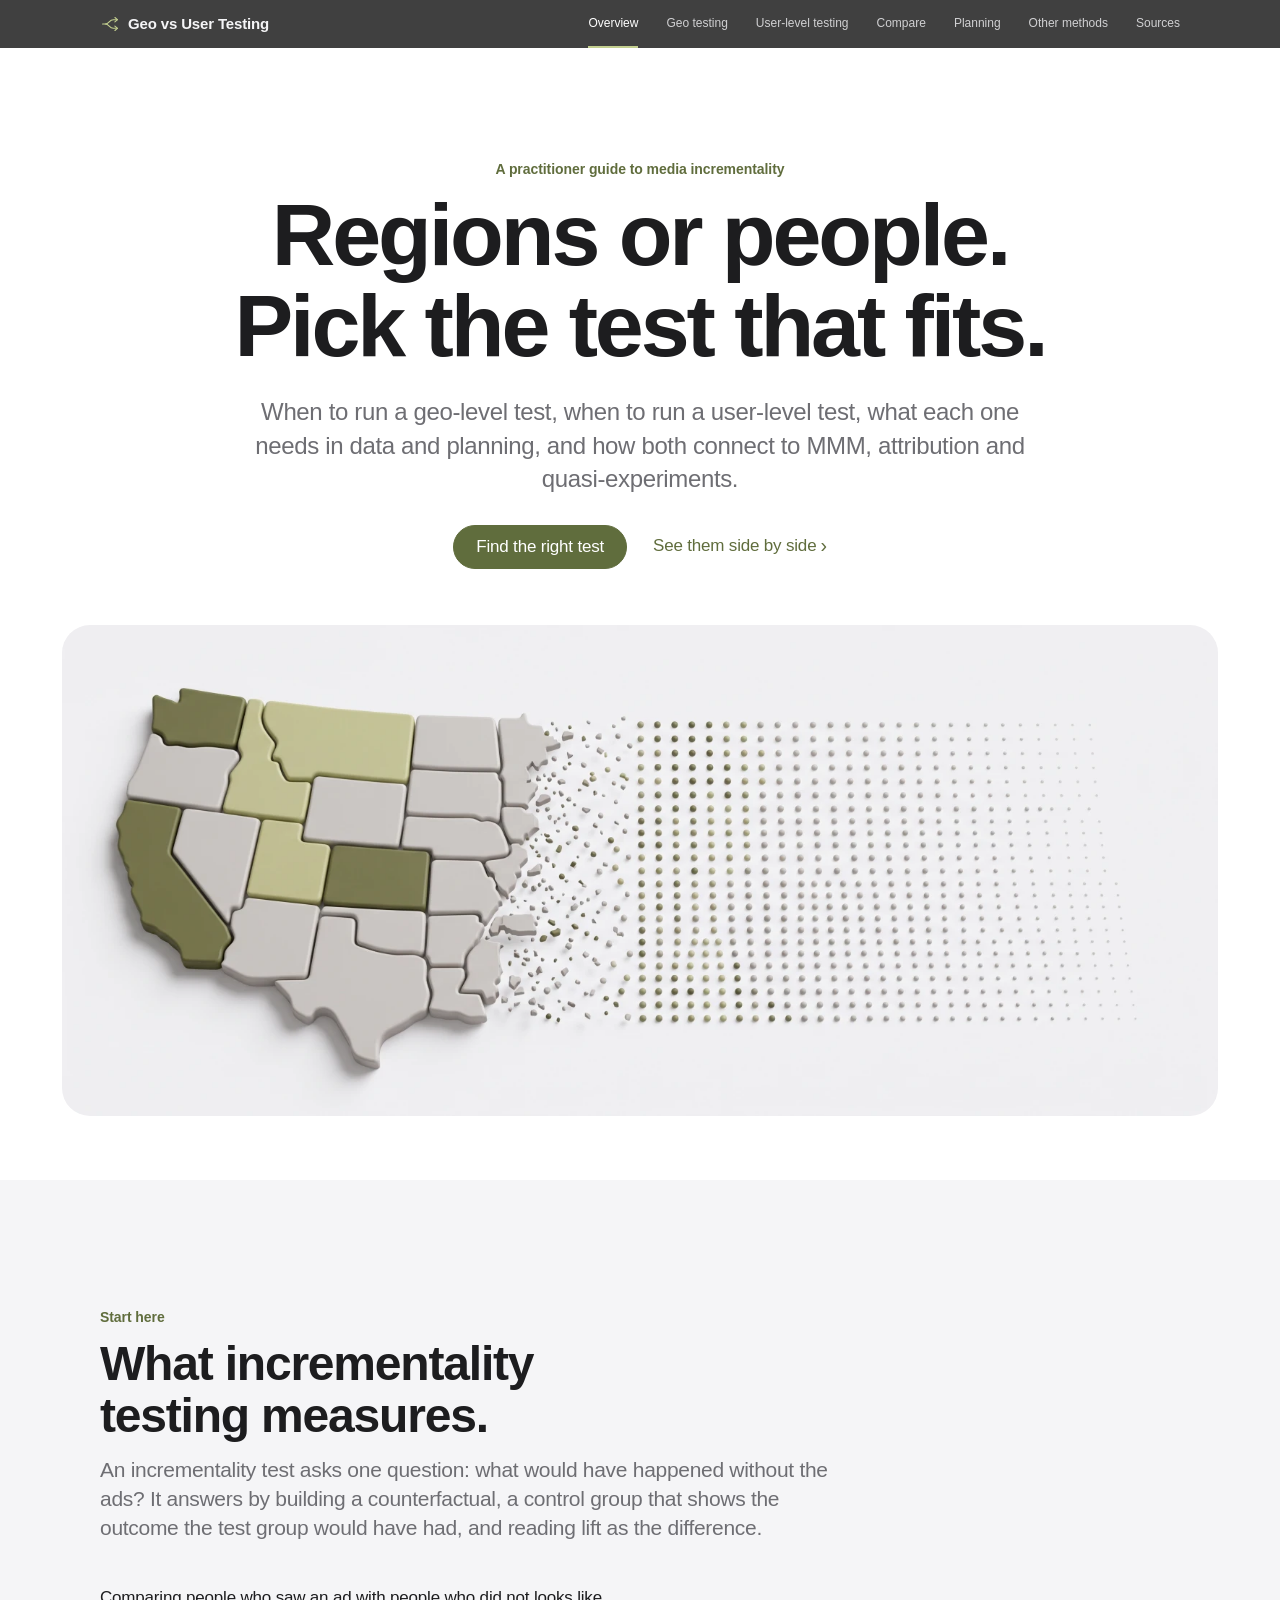
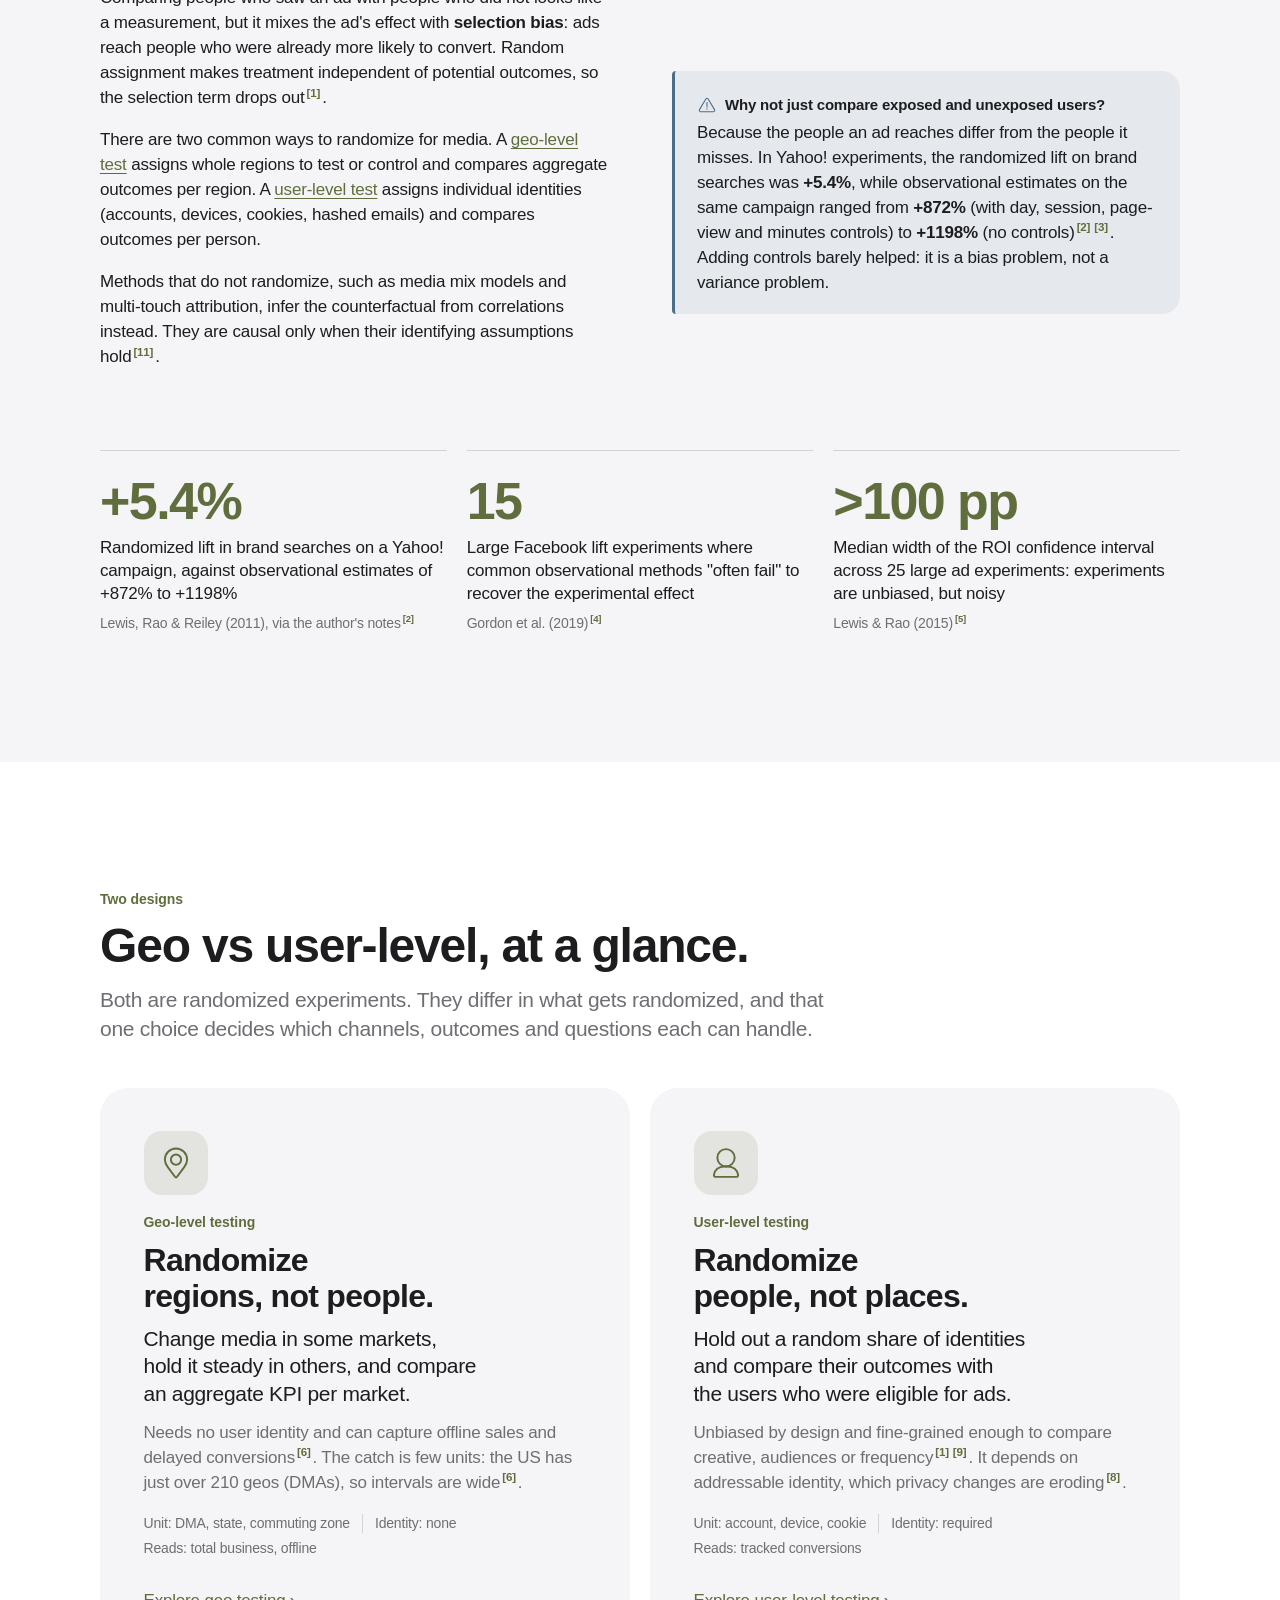
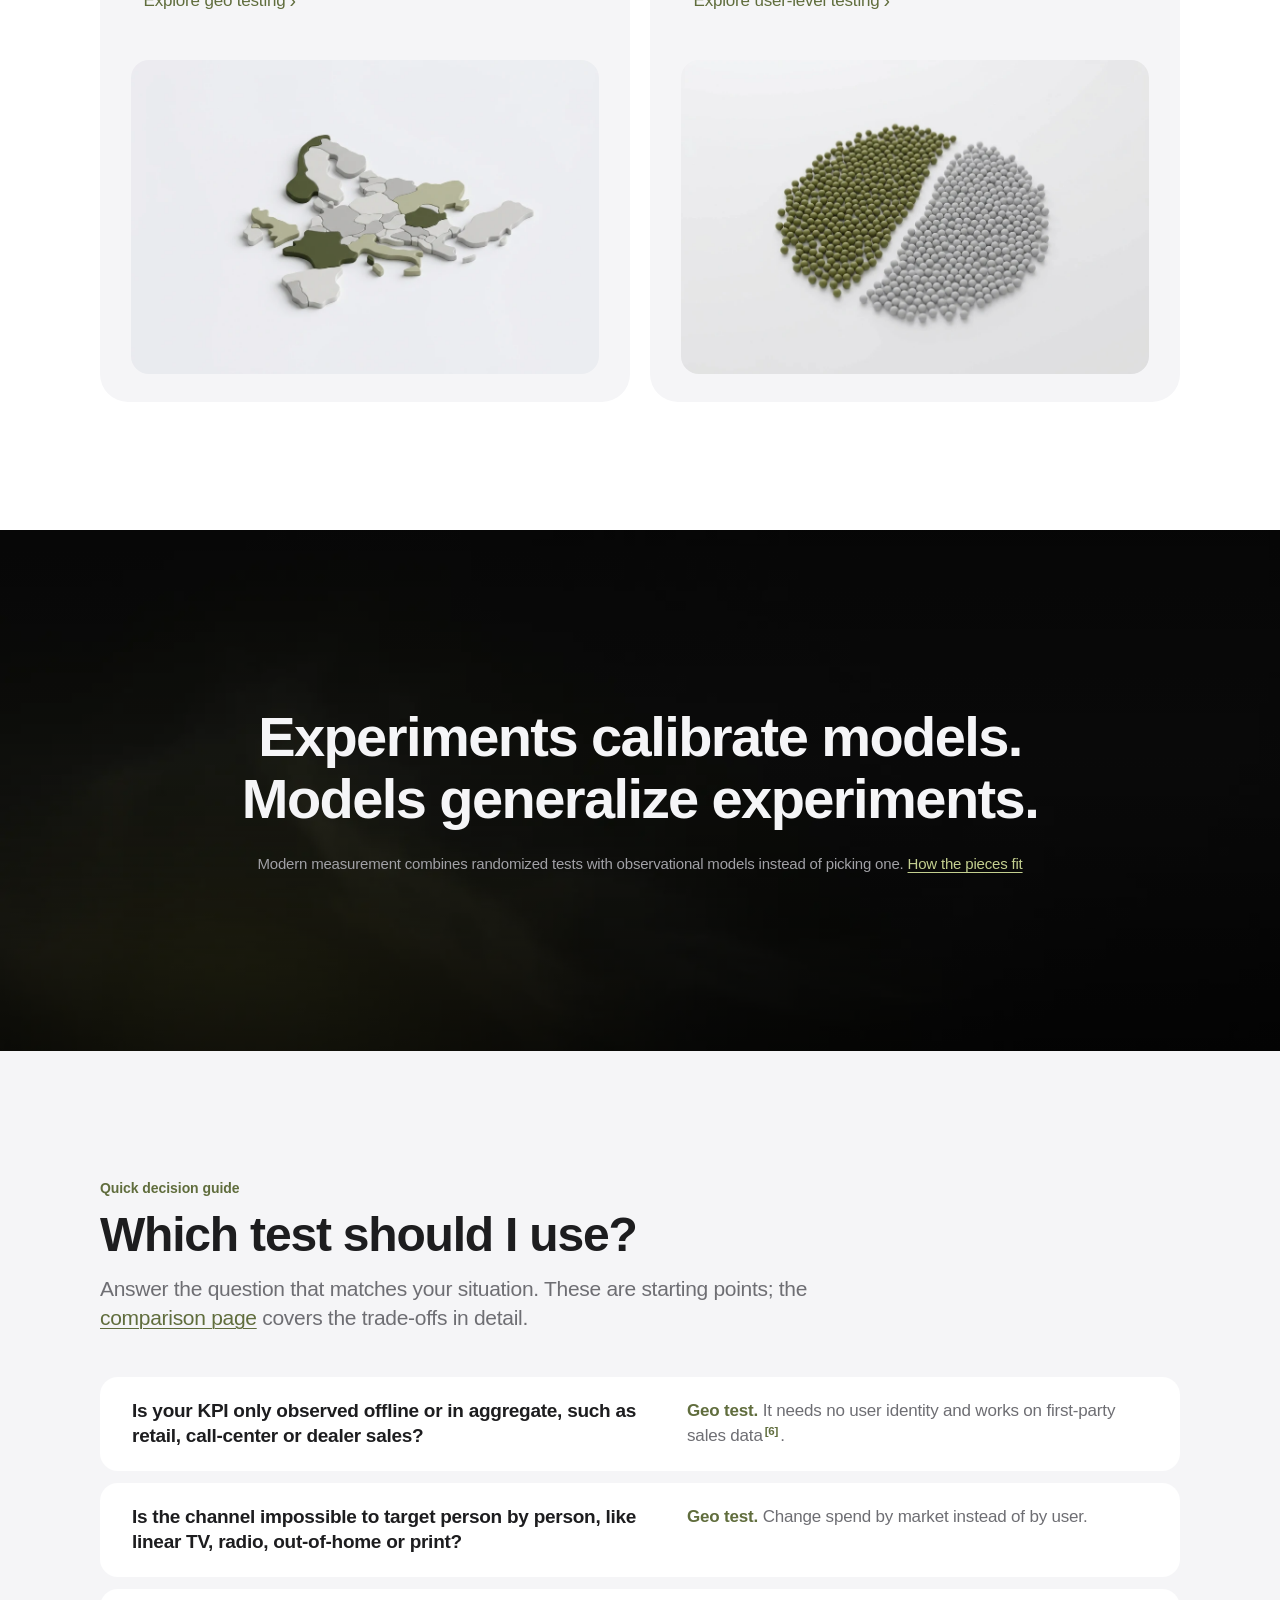
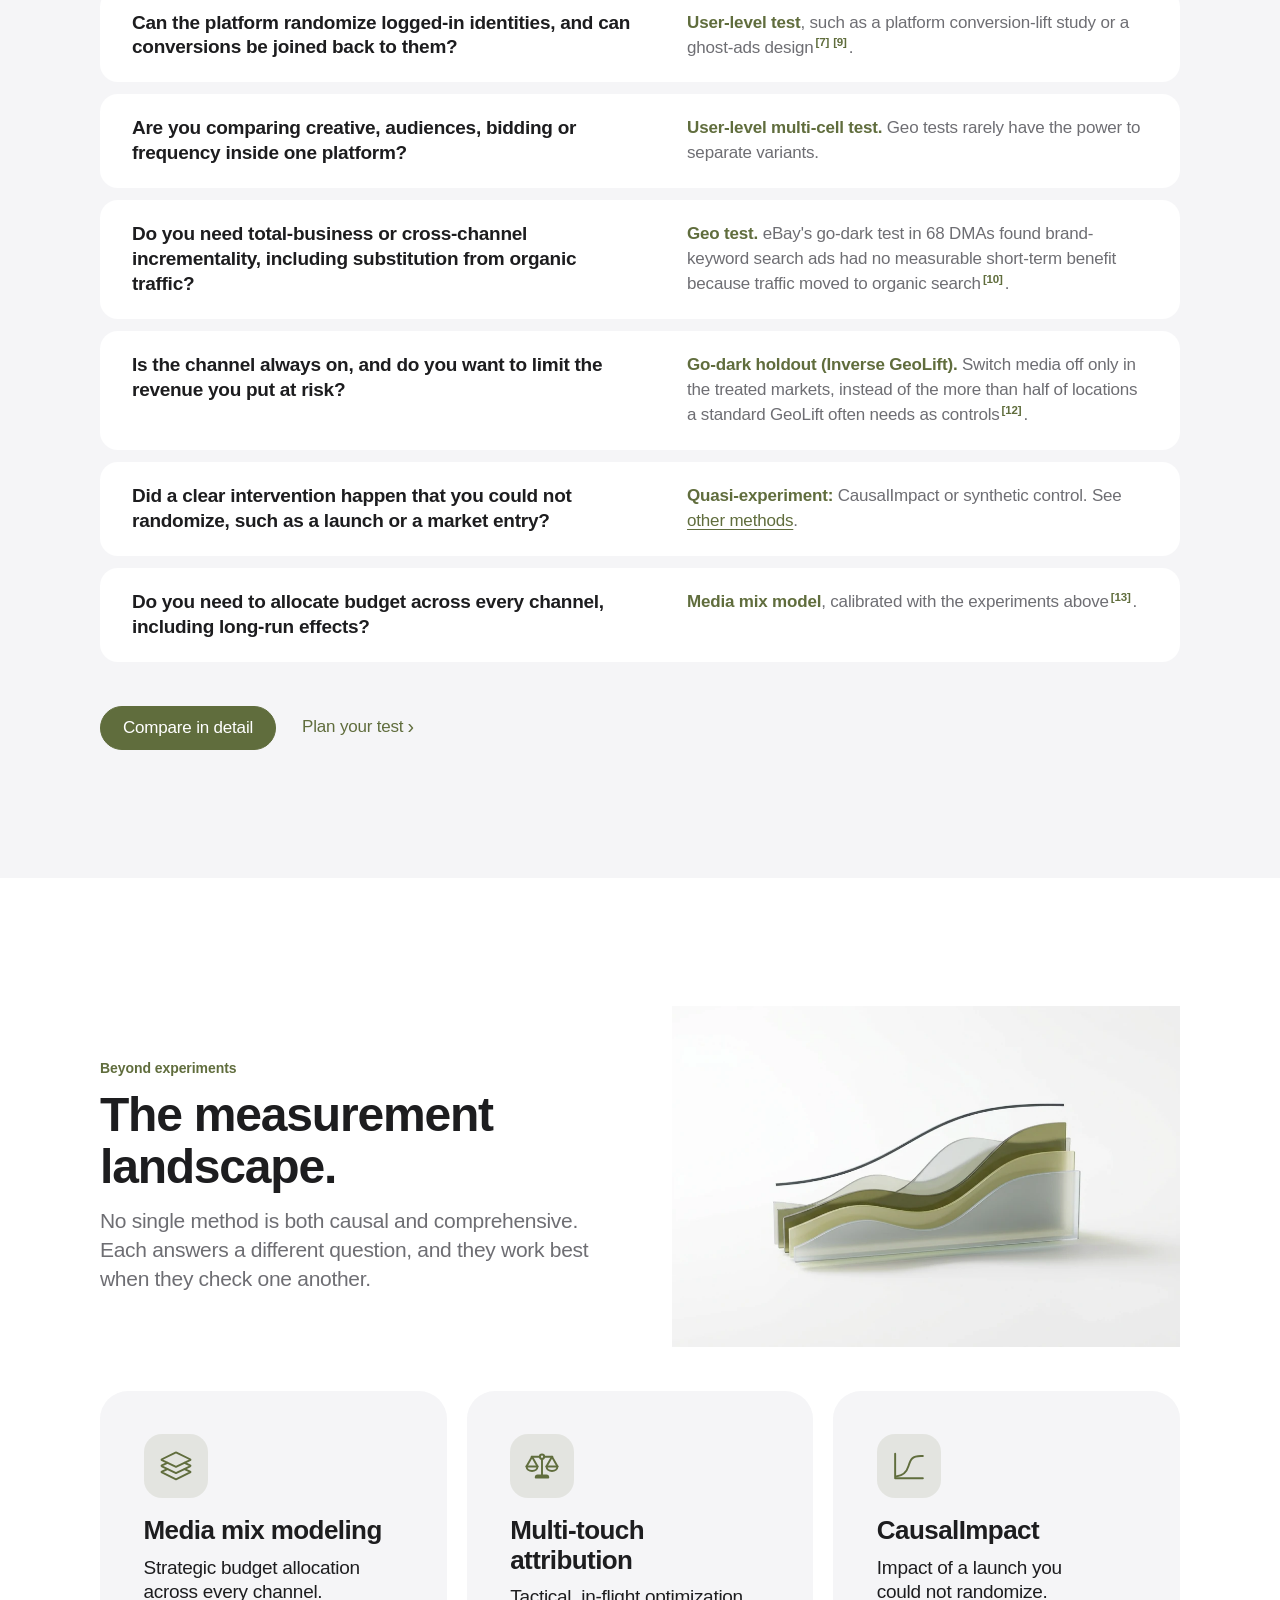
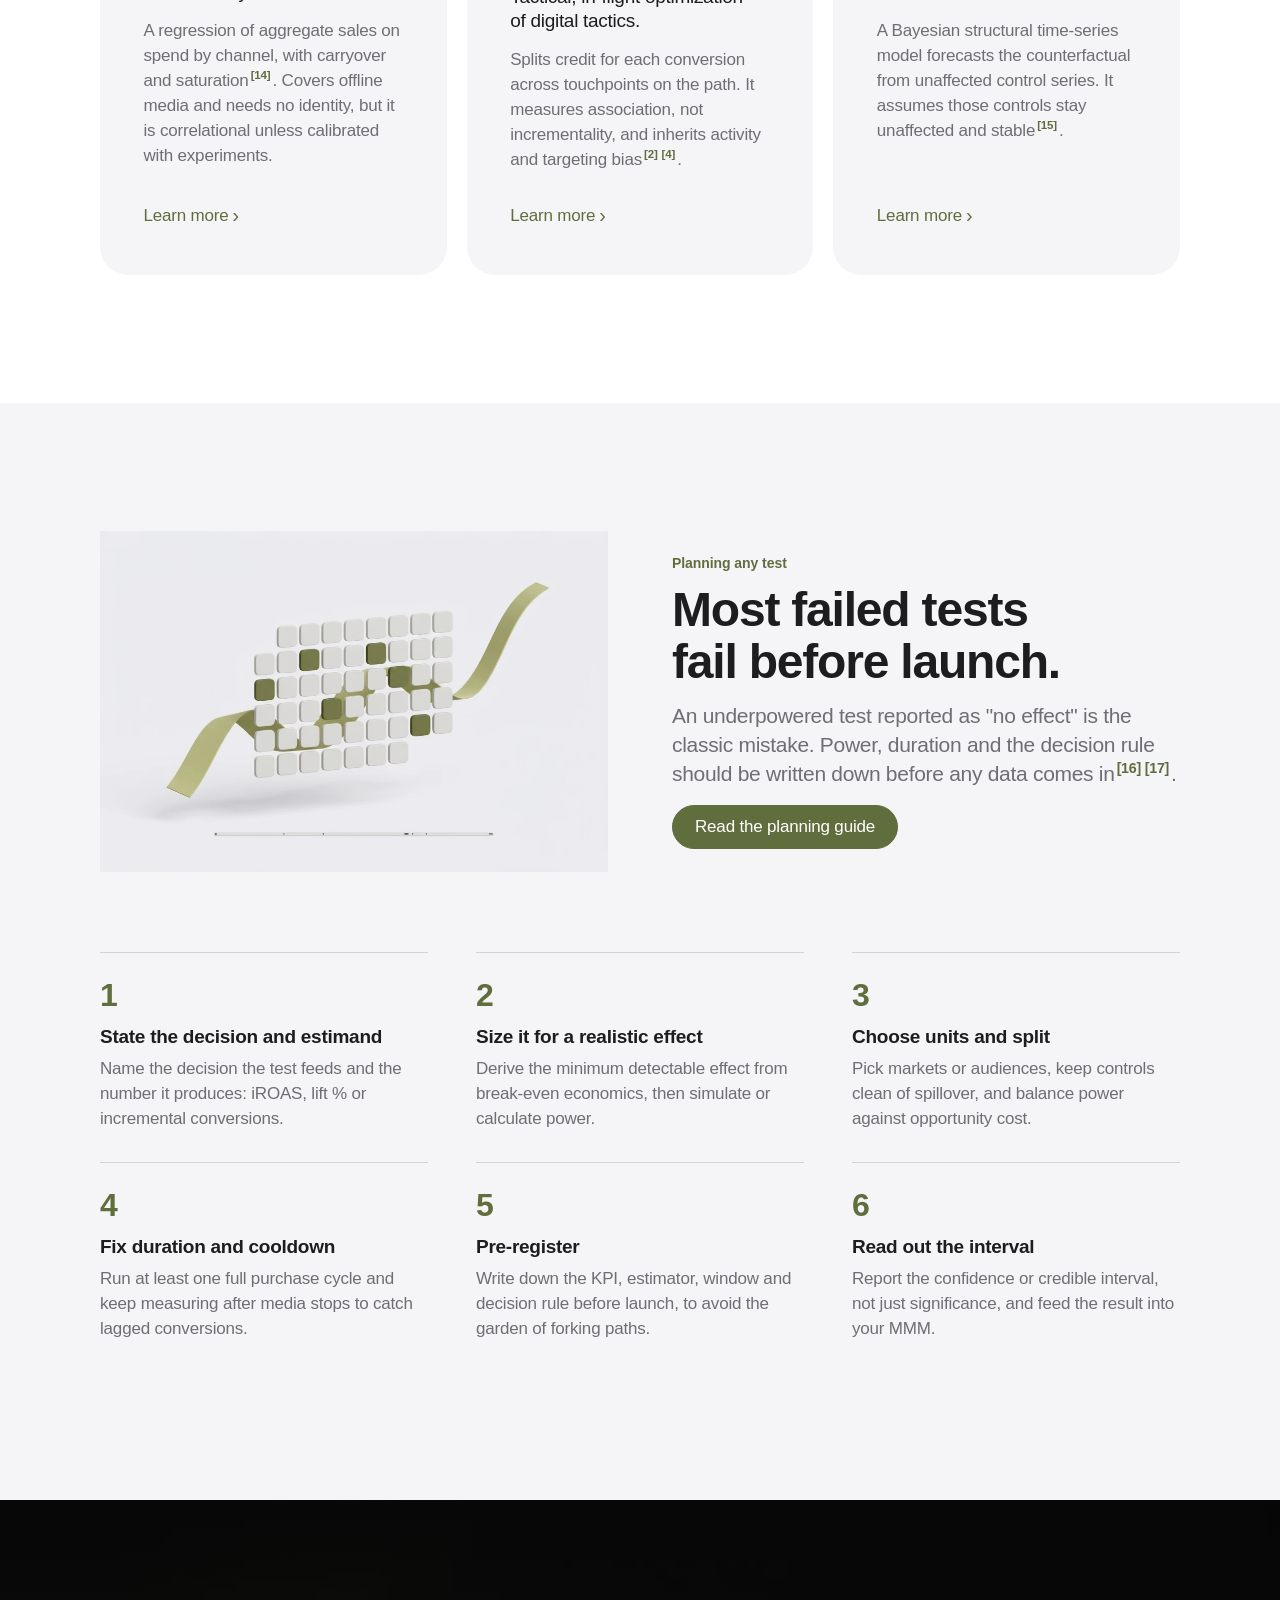
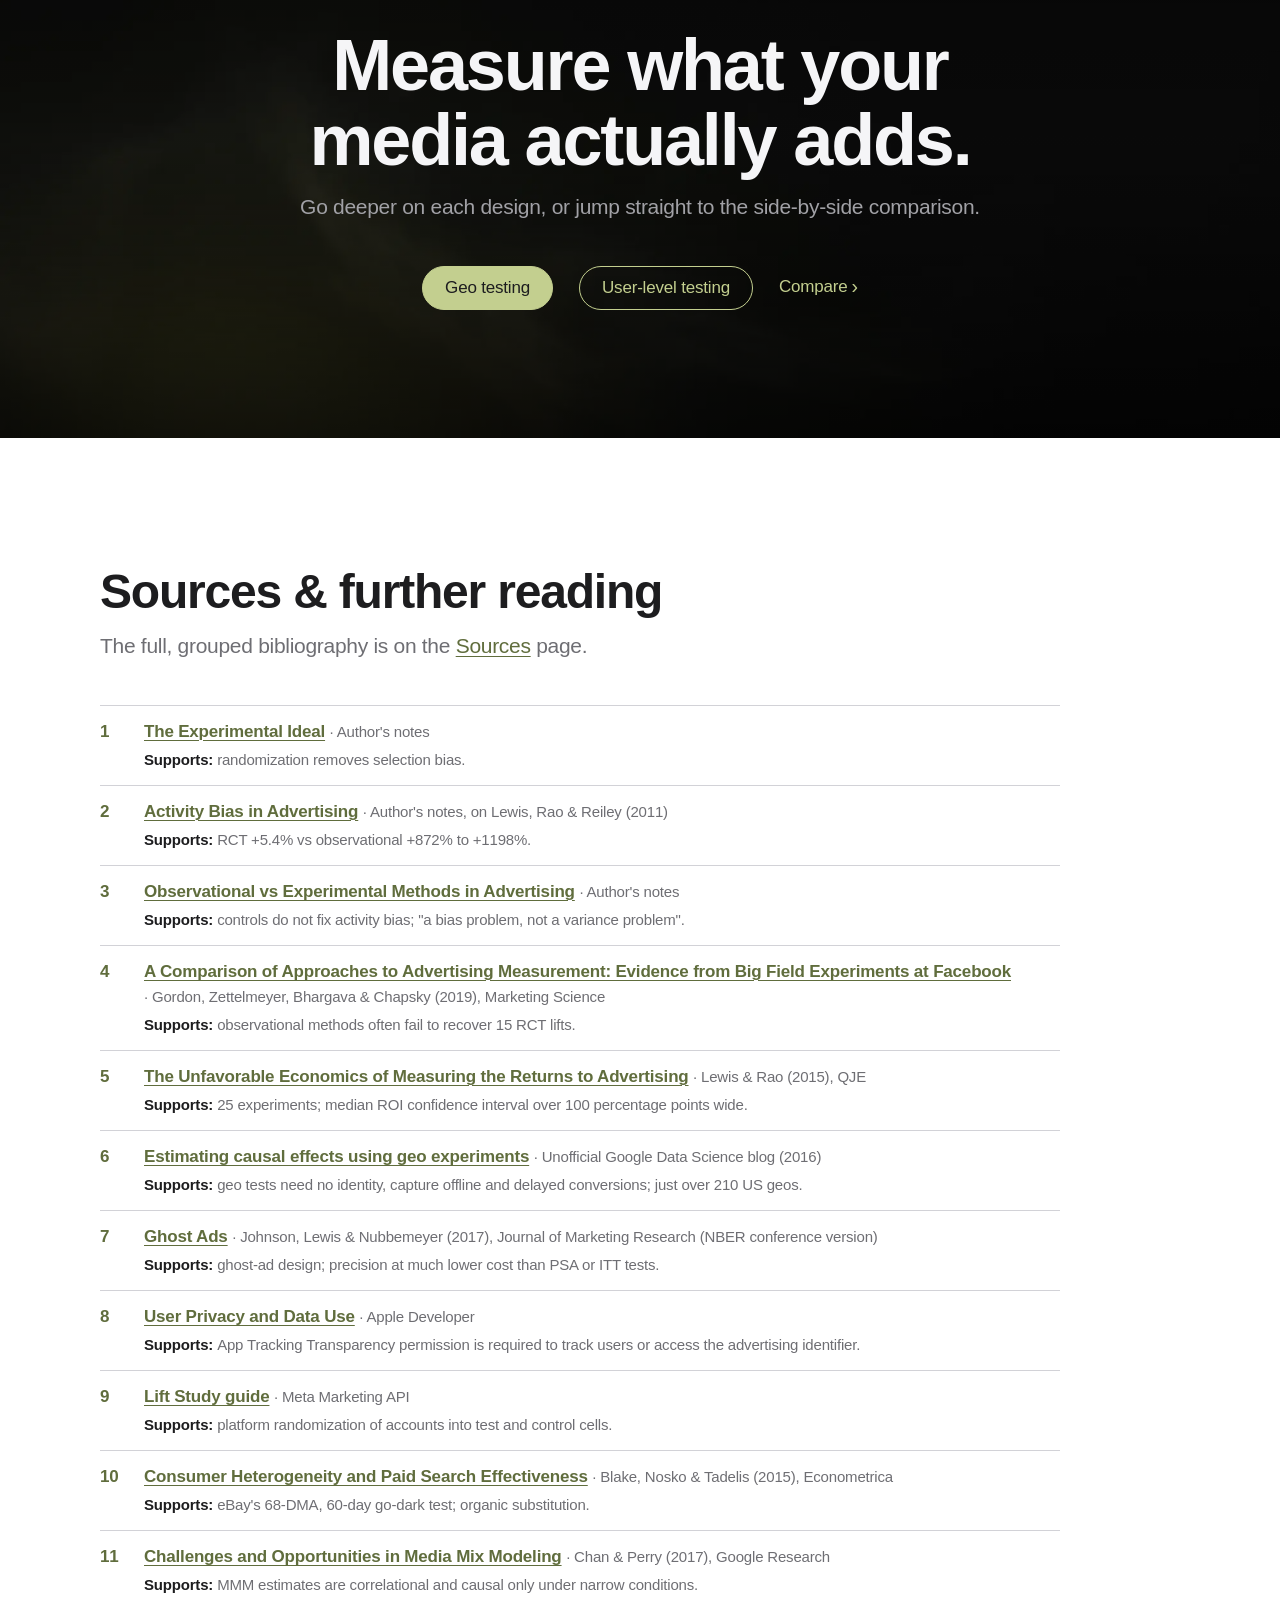
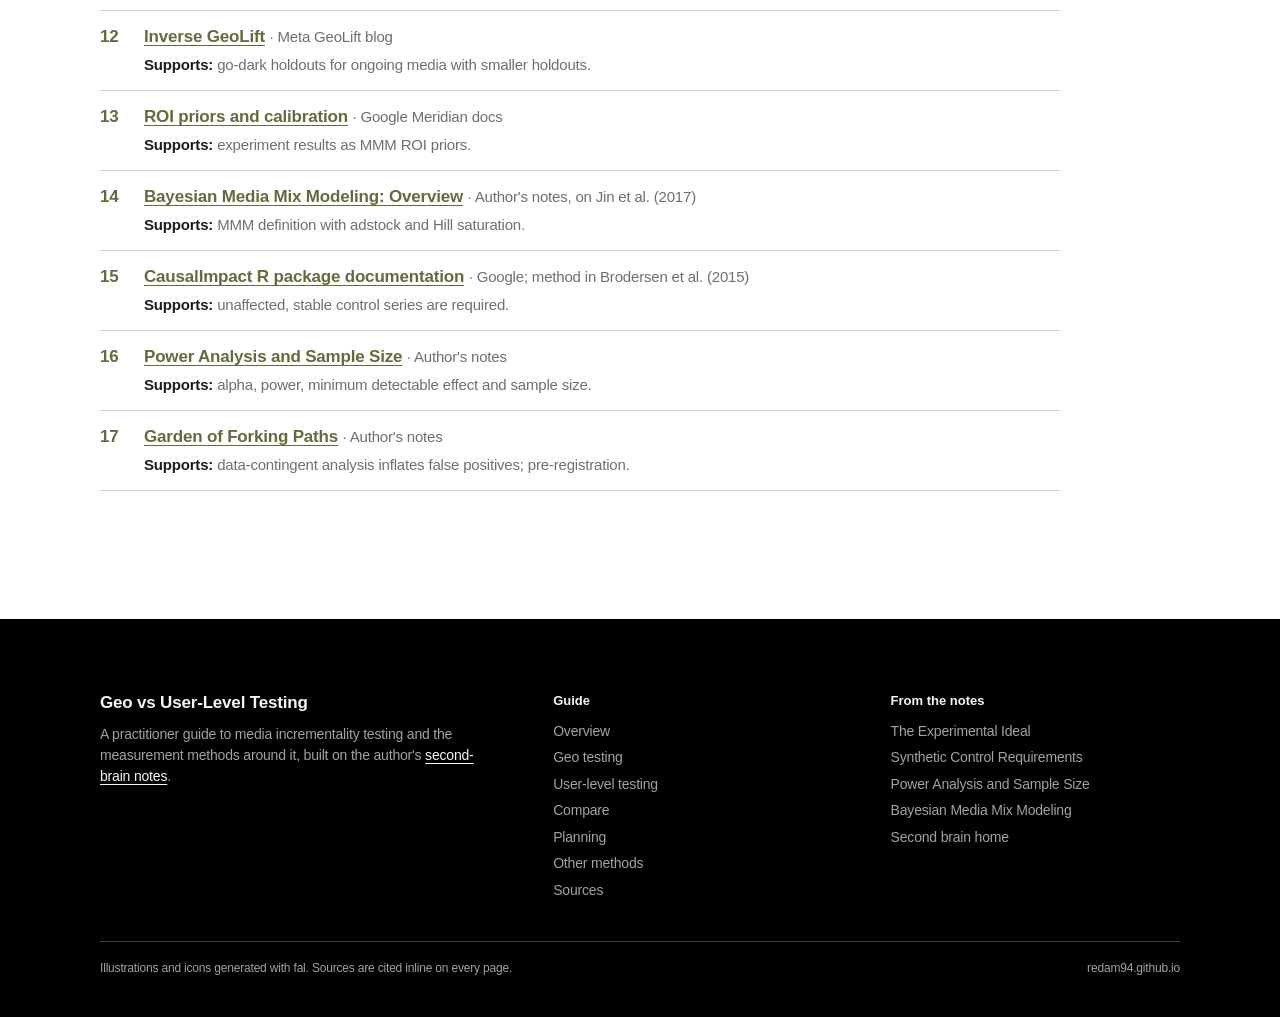
==== commit e220eecc: "feat: add fal background images to dark section bars" ====
--- a/index.html
+++ b/index.html
@@ -151,7 +151,7 @@
     </section>
 
     <!-- Statement -->
-    <section class="statement on-dark" aria-label="Key idea">
+    <section class="statement on-dark has-bg bg-statement" aria-label="Key idea">
       <div class="wrap">
         <figure>
           <blockquote>Experiments calibrate models. Models generalize experiments.</blockquote>
@@ -308,7 +308,7 @@
     </section>
 
     <!-- CTA -->
-    <section class="section on-dark center" aria-labelledby="cta">
+    <section class="section on-dark center has-bg bg-statement" aria-labelledby="cta">
       <div class="wrap wrap-narrow">
         <h2 class="headline-xl" id="cta">Measure what your media actually adds.</h2>
         <p class="lede">Go deeper on each design, or jump straight to the side-by-side comparison.</p>
--- a/assets/css/site.css
+++ b/assets/css/site.css
@@ -1174,3 +1174,21 @@
 }
 .pb-0 { padding-bottom: 0 !important; }
 .meta > span:first-child { margin-left: 0; padding-left: 0; border-left: 0; }
+
+/* ---------- Background images on dark bars (fal-generated, assets/img/bg) ---------- */
+.on-dark.has-bg {
+  background-color: #000;
+  background-image:
+    linear-gradient(180deg, rgb(0 0 0 / 0.55) 0%, rgb(0 0 0 / 0.35) 45%, rgb(0 0 0 / 0.75) 100%),
+    var(--bg-image);
+  background-size: cover;
+  background-position: center;
+  background-repeat: no-repeat;
+}
+.bg-geo { --bg-image: url("../img/bg/geo.webp"); }
+.bg-user { --bg-image: url("../img/bg/user.webp"); }
+.bg-compare { --bg-image: url("../img/bg/compare.webp"); }
+.bg-planning { --bg-image: url("../img/bg/planning.webp"); }
+.bg-methods { --bg-image: url("../img/bg/methods.webp"); }
+.bg-sources { --bg-image: url("../img/bg/sources.webp"); }
+.bg-statement { --bg-image: url("../img/bg/statement.webp"); }
